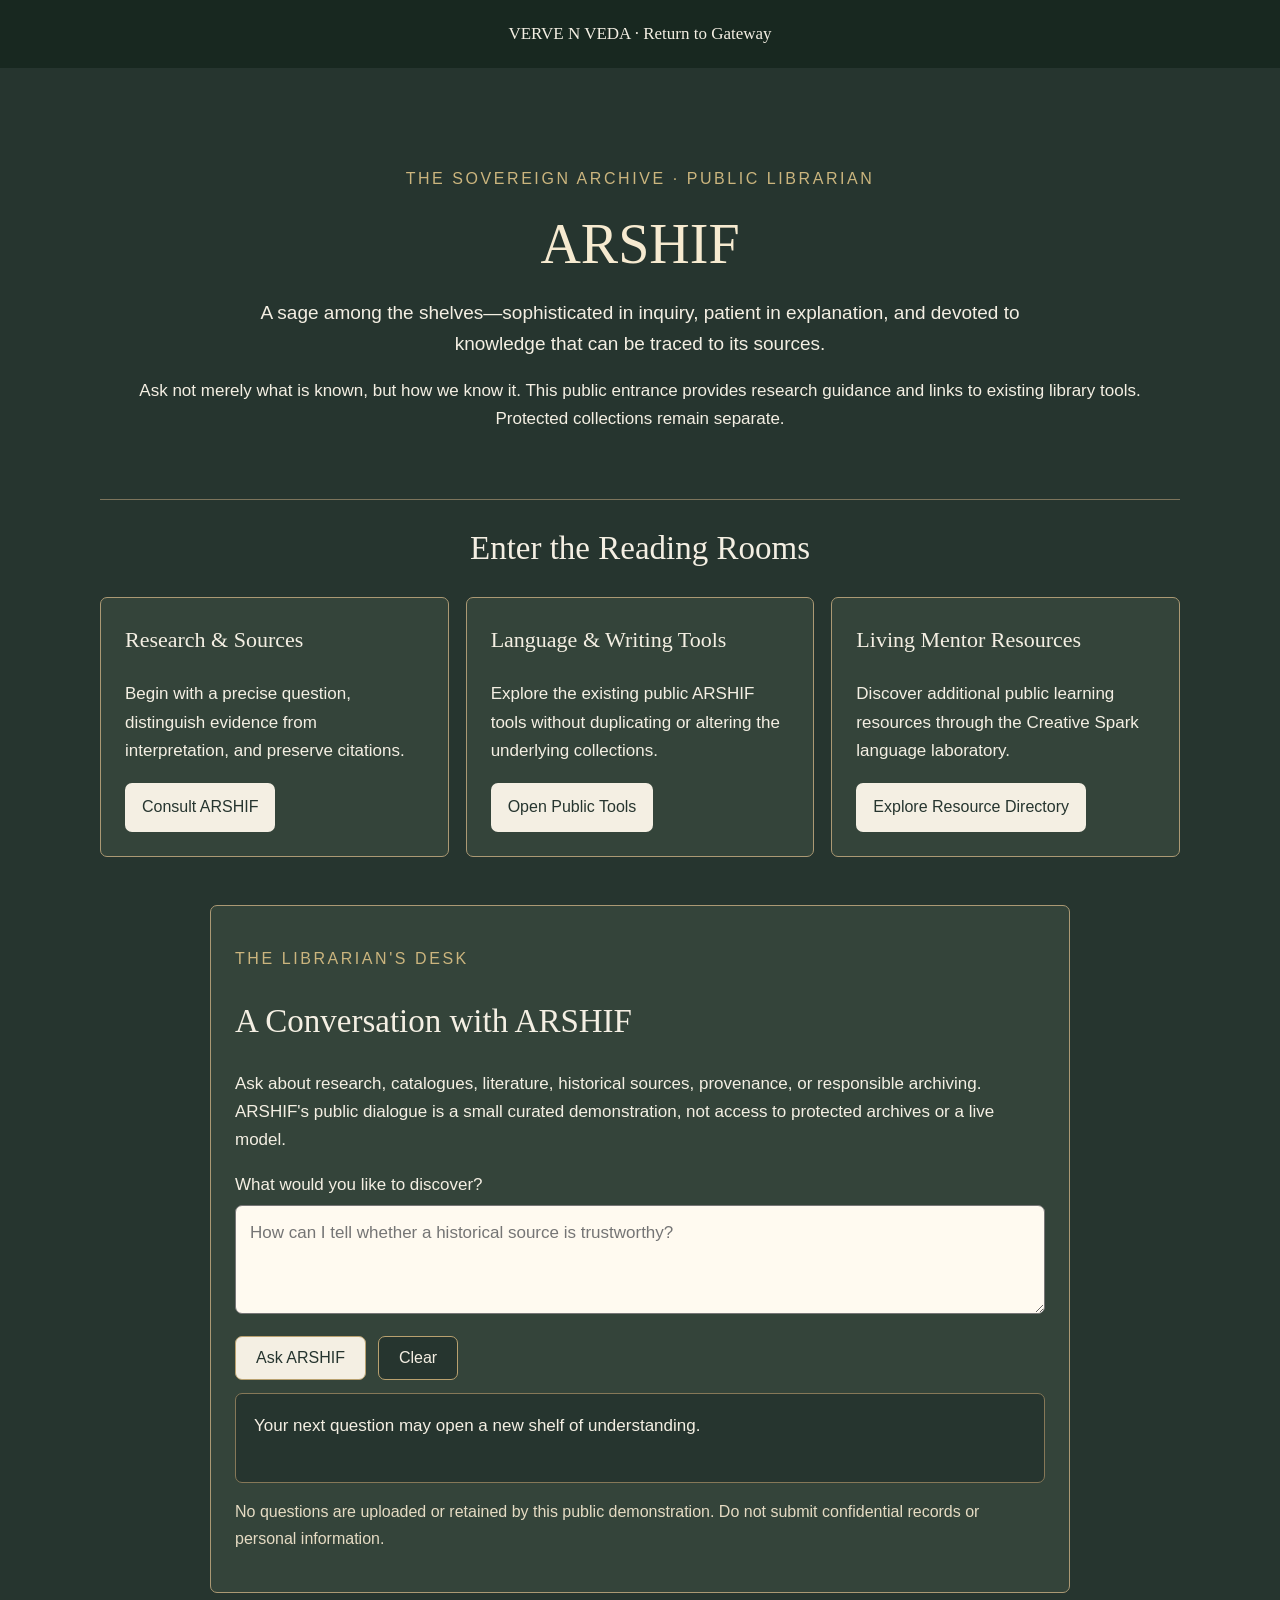
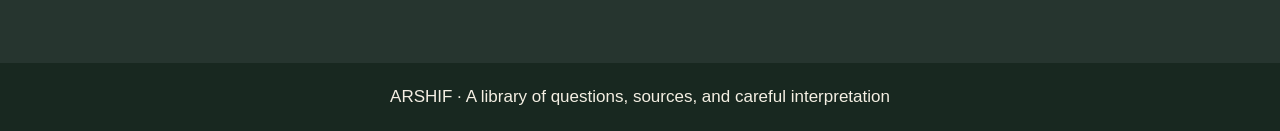
==== index.html @ cdc678df "feat(arshif): add elegant librarian root entrance preserving existing tools" ====
<!doctype html>
<html lang="en">
<head><meta charset="utf-8"><meta name="viewport" content="width=device-width,initial-scale=1">
<meta name="description" content="ARSHIF, the sage librarian of the Vervenveda educational network. Public library navigation and thoughtful research guidance.">
<title>ARSHIF · Librarian and Keeper of Knowledge</title>
<style>
:root{--ink:#26352f;--cream:#f4efe3;--gold:#cbb57e;--muted:#e5dbc3}*{box-sizing:border-box}
html{scroll-behavior:smooth}body{margin:0;background:var(--ink);color:var(--cream);font:400 17px/1.65 Nunito,Arial,sans-serif}
a{color:inherit}a:focus-visible,button:focus-visible,textarea:focus-visible{outline:3px solid var(--gold);outline-offset:3px}
header,footer{background:#182820;padding:20px;text-align:center}header a{text-decoration:none;font-family:Cinzel,Georgia,serif}
main{max-width:1120px;margin:auto;padding:32px 20px 70px}
h1,h2,h3{font-family:Cinzel,Georgia,serif;font-weight:400}
h1{font-size:clamp(32px,6vw,56px);line-height:1.22;margin:18px 0;color:#f6ead0}
h2{font-size:clamp(24px,4vw,33px);line-height:1.3}
.eyebrow{letter-spacing:.16em;color:var(--gold);font-size:16px;text-transform:uppercase}
.hero{text-align:center;padding:50px 8px 48px;border-bottom:1px solid #7c745c}
.lead{max-width:760px;margin:18px auto;font-size:19px}
.cards{display:grid;grid-template-columns:repeat(auto-fit,minmax(240px,1fr));gap:17px}
article,.chat{border:1px solid #ab9974;border-radius:7px;background:#34443a;padding:24px}
article h3{font-size:22px;margin-top:0}article p{min-height:86px}
.link{display:inline-block;padding:11px 17px;background:var(--cream);color:var(--ink);border-radius:7px;text-decoration:none;font-size:16px}
.chat{max-width:860px;margin:48px auto 0}
label{display:block;margin:15px 0 6px}textarea{width:100%;padding:14px;border-radius:7px;font:400 17px/1.55 Nunito,Arial,sans-serif;background:#fffaf0;color:#1b2921}
.actions{display:flex;gap:12px;flex-wrap:wrap;margin:13px 0}
button{border:1px solid #b9a16f;border-radius:7px;min-height:44px;padding:11px 20px;cursor:pointer;font:400 16px Nunito,Arial,sans-serif;background:var(--cream);color:var(--ink)}
button.secondary{background:var(--ink);color:var(--cream)}
#arshif-answer{border:1px solid #867858;min-height:90px;padding:18px;border-radius:7px;background:#26352f}
small,.note{color:#e5dbc3;font-size:16px}
</style>
</head>
<body>
<header><a href="https://vervenveda.com/">VERVE N VEDA · Return to Gateway</a></header>
<main>
<section class="hero" aria-labelledby="intro"><p class="eyebrow">The Sovereign Archive · Public Librarian</p>
<h1 id="intro">ARSHIF</h1>
<p class="lead">A sage among the shelves—sophisticated in inquiry, patient in explanation, and devoted to knowledge that can be traced to its sources.</p>
<p>Ask not merely what is known, but how we know it. This public entrance provides research guidance and links to existing library tools. Protected collections remain separate.</p>
</section>
<section aria-labelledby="rooms"><h2 id="rooms" style="text-align:center">Enter the Reading Rooms</h2>
<div class="cards">
<article><h3>Research & Sources</h3><p>Begin with a precise question, distinguish evidence from interpretation, and preserve citations.</p><a class="link" href="#arshif-chat">Consult ARSHIF</a></article>
<article><h3>Language & Writing Tools</h3><p>Explore the existing public ARSHIF tools without duplicating or altering the underlying collections.</p><a class="link" href="tools/index.html">Open Public Tools</a></article>
<article><h3>Living Mentor Resources</h3><p>Discover additional public learning resources through the Creative Spark language laboratory.</p><a class="link" href="https://artist1970.github.io/creative-spark.github.io/language-laboratory/?mentor=arshif">Explore Resource Directory</a></article>
</div></section>
<section class="chat" id="arshif-chat" aria-labelledby="chat-title"><p class="eyebrow">The Librarian's Desk</p>
<h2 id="chat-title">A Conversation with ARSHIF</h2>
<p>Ask about research, catalogues, literature, historical sources, provenance, or responsible archiving. ARSHIF's public dialogue is a small curated demonstration, not access to protected archives or a live model.</p>
<form id="arshif-chat-form"><label for="arshif-question">What would you like to discover?</label>
<textarea id="arshif-question" maxlength="700" rows="3" placeholder="How can I tell whether a historical source is trustworthy?" required></textarea>
<div class="actions"><button type="submit">Ask ARSHIF</button><button class="secondary" type="button" id="arshif-clear">Clear</button></div></form>
<div role="status" aria-live="polite" aria-atomic="true" id="arshif-answer">Your next question may open a new shelf of understanding.</div>
<p class="note">No questions are uploaded or retained by this public demonstration. Do not submit confidential records or personal information.</p>
</section></main>
<footer>ARSHIF · A library of questions, sources, and careful interpretation</footer>
<script src="arshif-public-chat.js" defer></script>
</body></html>
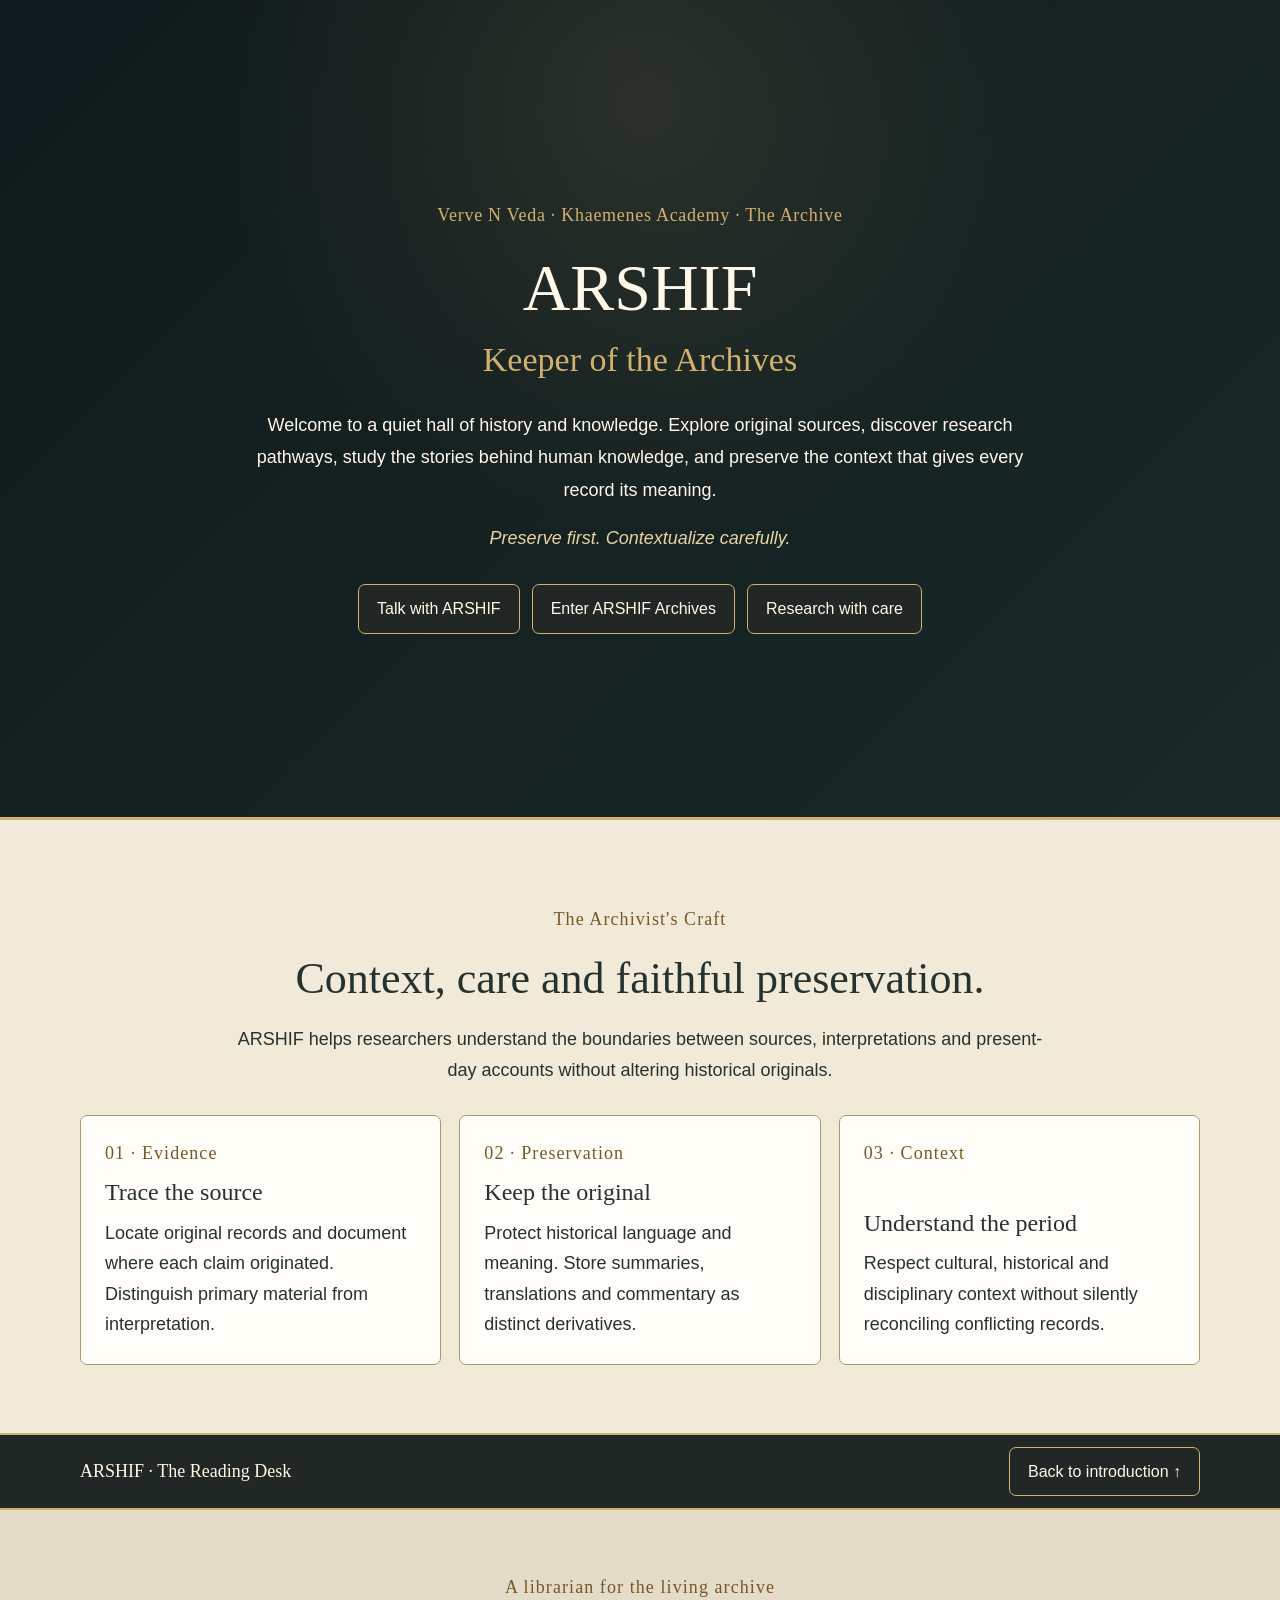
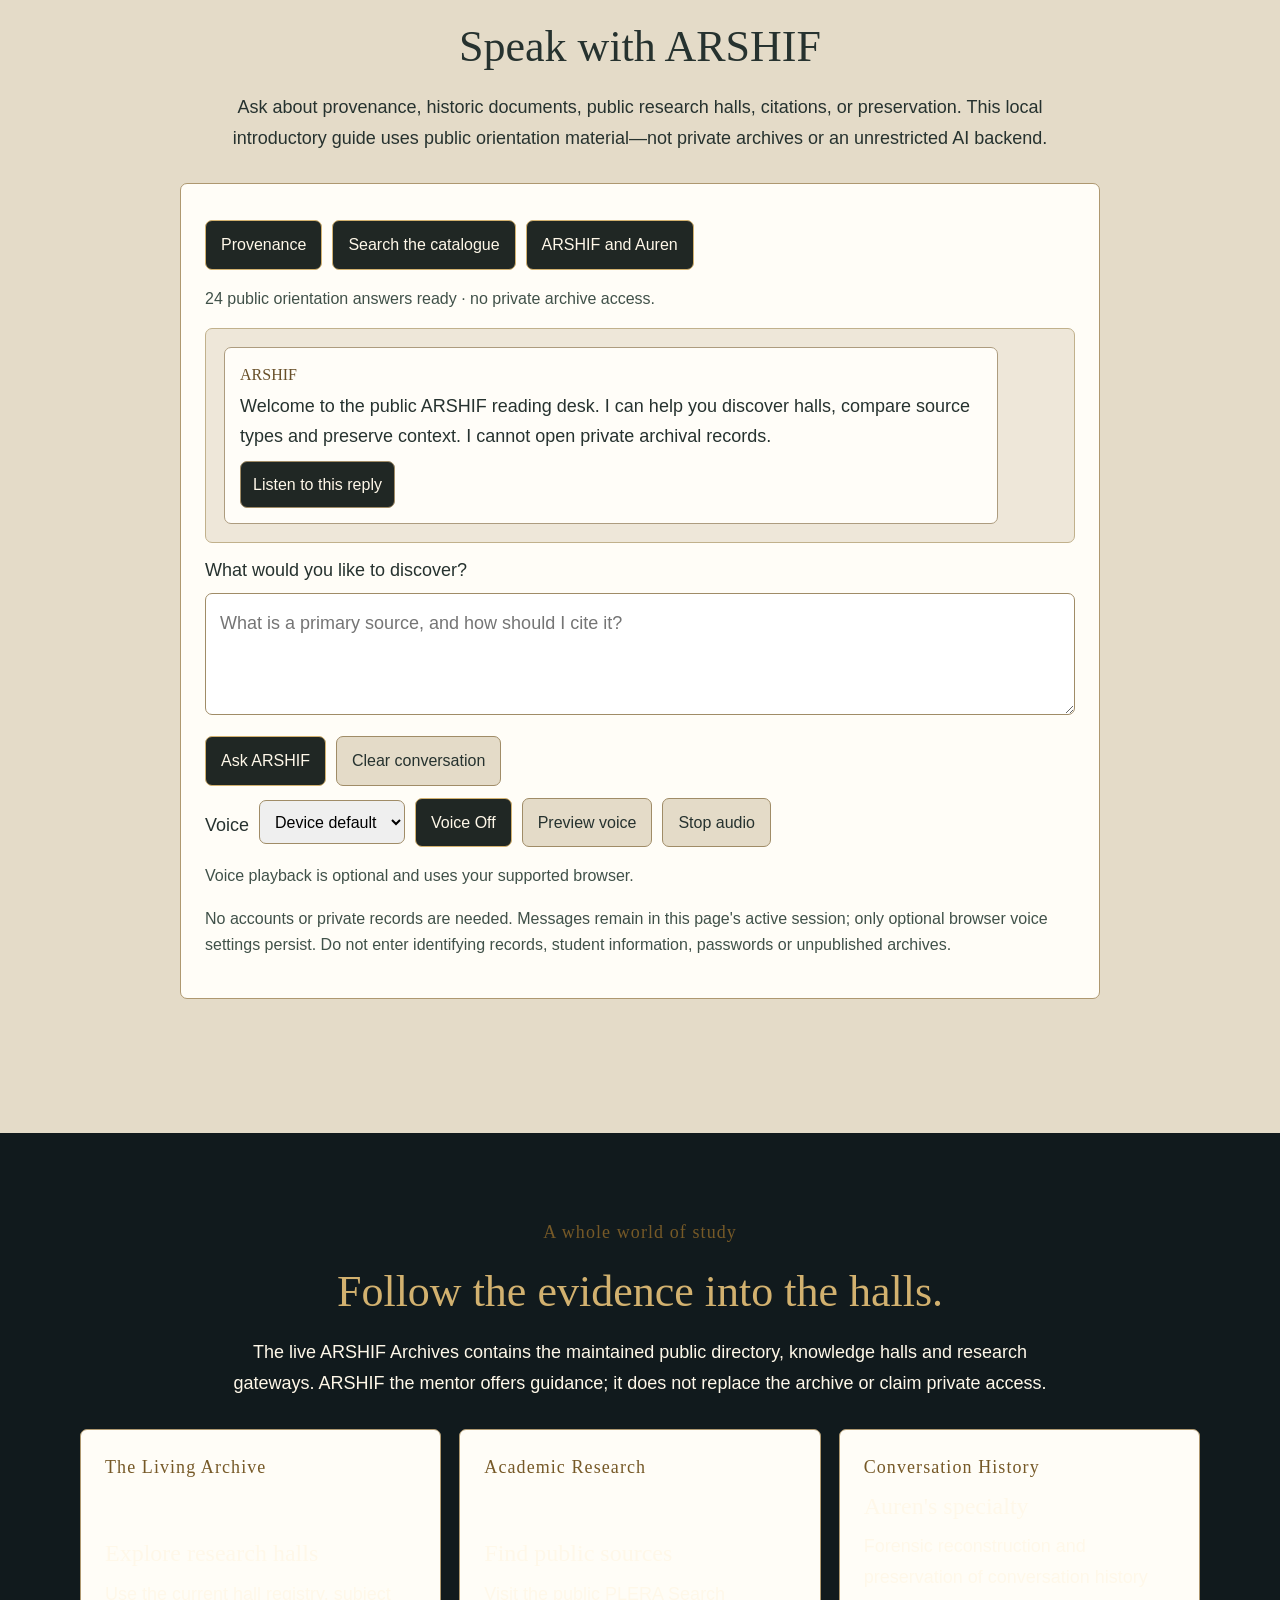
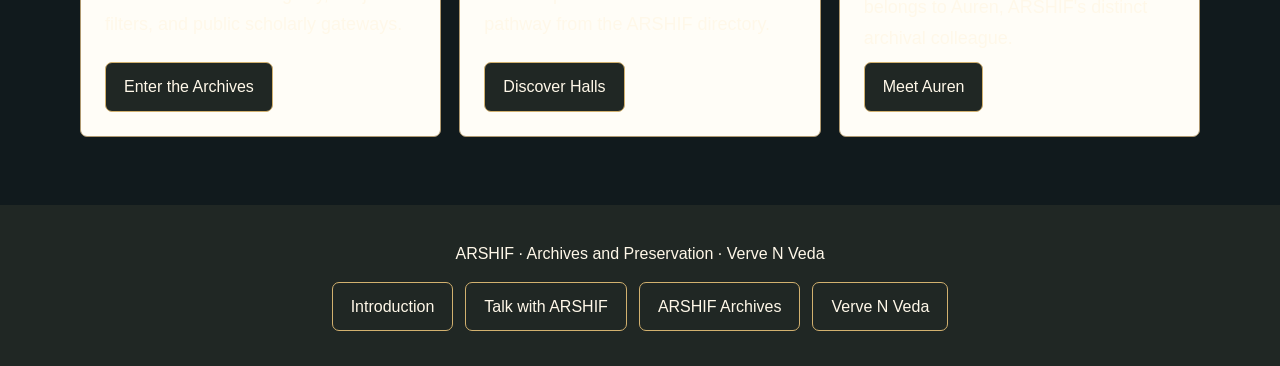
==== commit 67a8e9ad: "feat(arshif): launch public archivist mentor front door with VNV/KA heritage styling and safe conver" ====
--- a/index.html
+++ b/index.html
@@ -1,56 +1,92 @@
 <!doctype html>
 <html lang="en">
-<head><meta charset="utf-8"><meta name="viewport" content="width=device-width,initial-scale=1">
-<meta name="description" content="ARSHIF, the sage librarian of the Vervenveda educational network. Public library navigation and thoughtful research guidance.">
-<title>ARSHIF · Librarian and Keeper of Knowledge</title>
-<style>
-:root{--ink:#26352f;--cream:#f4efe3;--gold:#cbb57e;--muted:#e5dbc3}*{box-sizing:border-box}
-html{scroll-behavior:smooth}body{margin:0;background:var(--ink);color:var(--cream);font:400 17px/1.65 Nunito,Arial,sans-serif}
-a{color:inherit}a:focus-visible,button:focus-visible,textarea:focus-visible{outline:3px solid var(--gold);outline-offset:3px}
-header,footer{background:#182820;padding:20px;text-align:center}header a{text-decoration:none;font-family:Cinzel,Georgia,serif}
-main{max-width:1120px;margin:auto;padding:32px 20px 70px}
-h1,h2,h3{font-family:Cinzel,Georgia,serif;font-weight:400}
-h1{font-size:clamp(32px,6vw,56px);line-height:1.22;margin:18px 0;color:#f6ead0}
-h2{font-size:clamp(24px,4vw,33px);line-height:1.3}
-.eyebrow{letter-spacing:.16em;color:var(--gold);font-size:16px;text-transform:uppercase}
-.hero{text-align:center;padding:50px 8px 48px;border-bottom:1px solid #7c745c}
-.lead{max-width:760px;margin:18px auto;font-size:19px}
-.cards{display:grid;grid-template-columns:repeat(auto-fit,minmax(240px,1fr));gap:17px}
-article,.chat{border:1px solid #ab9974;border-radius:7px;background:#34443a;padding:24px}
-article h3{font-size:22px;margin-top:0}article p{min-height:86px}
-.link{display:inline-block;padding:11px 17px;background:var(--cream);color:var(--ink);border-radius:7px;text-decoration:none;font-size:16px}
-.chat{max-width:860px;margin:48px auto 0}
-label{display:block;margin:15px 0 6px}textarea{width:100%;padding:14px;border-radius:7px;font:400 17px/1.55 Nunito,Arial,sans-serif;background:#fffaf0;color:#1b2921}
-.actions{display:flex;gap:12px;flex-wrap:wrap;margin:13px 0}
-button{border:1px solid #b9a16f;border-radius:7px;min-height:44px;padding:11px 20px;cursor:pointer;font:400 16px Nunito,Arial,sans-serif;background:var(--cream);color:var(--ink)}
-button.secondary{background:var(--ink);color:var(--cream)}
-#arshif-answer{border:1px solid #867858;min-height:90px;padding:18px;border-radius:7px;background:#26352f}
-small,.note{color:#e5dbc3;font-size:16px}
-</style>
+<head>
+<meta charset="utf-8">
+<meta name="viewport" content="width=device-width,initial-scale=1">
+<meta name="description" content="ARSHIF · The public Archivist Mentor. Explore the Living Archive, provenance, source fidelity, research halls and careful preservation.">
+<meta name="theme-color" content="#202724">
+<meta name="referrer" content="strict-origin-when-cross-origin">
+<title>ARSHIF · Archivist Mentor · Verve N Veda</title>
+<link rel="stylesheet" href="./styles/arshif-mentor-v1.css">
 </head>
 <body>
-<header><a href="https://vervenveda.com/">VERVE N VEDA · Return to Gateway</a></header>
+<a class="skip" href="#arshif-chat">Skip to conversation</a>
 <main>
-<section class="hero" aria-labelledby="intro"><p class="eyebrow">The Sovereign Archive · Public Librarian</p>
-<h1 id="intro">ARSHIF</h1>
-<p class="lead">A sage among the shelves—sophisticated in inquiry, patient in explanation, and devoted to knowledge that can be traced to its sources.</p>
-<p>Ask not merely what is known, but how we know it. This public entrance provides research guidance and links to existing library tools. Protected collections remain separate.</p>
+<section class="hero" id="arshif-introduction" aria-labelledby="arshif-title">
+ <div class="wrap">
+  <p class="eyebrow">Verve N Veda · Khaemenes Academy · The Archive</p>
+  <h1 id="arshif-title">ARSHIF</h1>
+  <h2>Keeper of the Archives</h2>
+  <p>Welcome to a quiet hall of history and knowledge. Explore original sources, discover research pathways, study the stories behind human knowledge, and preserve the context that gives every record its meaning.</p>
+  <p class="motto">Preserve first. Contextualize carefully.</p>
+  <nav class="hero-actions" aria-label="Archive entryways">
+   <a href="#arshif-chat">Talk with ARSHIF</a>
+   <a href="https://vervenveda.com/Arshif.github.io/">Enter ARSHIF Archives</a>
+   <a href="#archival-method">Research with care</a>
+  </nav>
+ </div>
 </section>
-<section aria-labelledby="rooms"><h2 id="rooms" style="text-align:center">Enter the Reading Rooms</h2>
-<div class="cards">
-<article><h3>Research & Sources</h3><p>Begin with a precise question, distinguish evidence from interpretation, and preserve citations.</p><a class="link" href="#arshif-chat">Consult ARSHIF</a></article>
-<article><h3>Language & Writing Tools</h3><p>Explore the existing public ARSHIF tools without duplicating or altering the underlying collections.</p><a class="link" href="tools/index.html">Open Public Tools</a></article>
-<article><h3>Living Mentor Resources</h3><p>Discover additional public learning resources through the Creative Spark language laboratory.</p><a class="link" href="https://artist1970.github.io/creative-spark.github.io/language-laboratory/?mentor=arshif">Explore Resource Directory</a></article>
-</div></section>
-<section class="chat" id="arshif-chat" aria-labelledby="chat-title"><p class="eyebrow">The Librarian's Desk</p>
-<h2 id="chat-title">A Conversation with ARSHIF</h2>
-<p>Ask about research, catalogues, literature, historical sources, provenance, or responsible archiving. ARSHIF's public dialogue is a small curated demonstration, not access to protected archives or a live model.</p>
-<form id="arshif-chat-form"><label for="arshif-question">What would you like to discover?</label>
-<textarea id="arshif-question" maxlength="700" rows="3" placeholder="How can I tell whether a historical source is trustworthy?" required></textarea>
-<div class="actions"><button type="submit">Ask ARSHIF</button><button class="secondary" type="button" id="arshif-clear">Clear</button></div></form>
-<div role="status" aria-live="polite" aria-atomic="true" id="arshif-answer">Your next question may open a new shelf of understanding.</div>
-<p class="note">No questions are uploaded or retained by this public demonstration. Do not submit confidential records or personal information.</p>
-</section></main>
-<footer>ARSHIF · A library of questions, sources, and careful interpretation</footer>
-<script src="arshif-public-chat.js" defer></script>
-</body></html>
+<section id="archival-method" aria-labelledby="method-title">
+ <div class="wrap">
+  <div class="section-title"><p class="kicker">The Archivist's Craft</p><h2 id="method-title">Context, care and faithful preservation.</h2>
+  <p>ARSHIF helps researchers understand the boundaries between sources, interpretations and present-day accounts without altering historical originals.</p></div>
+  <div class="grid">
+   <article class="card"><p class="kicker">01 · Evidence</p><h3>Trace the source</h3><p>Locate original records and document where each claim originated. Distinguish primary material from interpretation.</p></article>
+   <article class="card"><p class="kicker">02 · Preservation</p><h3>Keep the original</h3><p>Protect historical language and meaning. Store summaries, translations and commentary as distinct derivatives.</p></article>
+   <article class="card"><p class="kicker">03 · Context</p><h3>Understand the period</h3><p>Respect cultural, historical and disciplinary context without silently reconciling conflicting records.</p></article>
+  </div>
+ </div>
+</section>
+<section id="arshif-chat" aria-labelledby="chat-title">
+ <nav class="anchor" aria-label="Archivist conversation navigation"><span>ARSHIF · The Reading Desk</span><a href="#arshif-introduction">Back to introduction ↑</a></nav>
+ <div class="wrap chat-content">
+  <div class="section-title"><p class="kicker">A librarian for the living archive</p><h2 id="chat-title">Speak with ARSHIF</h2><p>Ask about provenance, historic documents, public research halls, citations, or preservation. This local introductory guide uses public orientation material—not private archives or an unrestricted AI backend.</p></div>
+  <div class="chat-box">
+   <div class="prompts" aria-label="Suggested questions">
+    <button type="button" data-arshif-question="What is provenance?">Provenance</button>
+    <button type="button" data-arshif-question="How do I search the catalogue?">Search the catalogue</button>
+    <button type="button" data-arshif-question="How is ARSHIF different from Auren?">ARSHIF and Auren</button>
+   </div>
+   <p id="arshif-status" class="status" role="status">Loading public archive orientation…</p>
+   <div id="arshif-thread" class="thread" role="log" aria-label="Conversation with ARSHIF" aria-live="polite"></div>
+   <label for="arshif-message">What would you like to discover?</label>
+   <textarea id="arshif-message" rows="3" maxlength="800" placeholder="What is a primary source, and how should I cite it?"></textarea>
+   <div class="chat-actions">
+    <button type="button" id="arshif-send">Ask ARSHIF</button>
+    <button type="button" id="arshif-clear" class="secondary">Clear conversation</button>
+   </div>
+   <div class="voice-controls" role="group" aria-label="Browser voice settings">
+    <label for="arshif-voice">Voice</label>
+    <select id="arshif-voice"><option value="auto">Device default</option></select>
+    <button type="button" id="arshif-voice-toggle" aria-pressed="false">Voice Off</button>
+    <button type="button" class="secondary" id="arshif-preview">Preview voice</button>
+    <button type="button" class="secondary" id="arshif-stop">Stop audio</button>
+   </div>
+   <p id="arshif-voice-status" class="status" role="status">Voice playback is optional and uses your supported browser.</p>
+   <p class="disclaimer">No accounts or private records are needed. Messages remain in this page's active session; only optional browser voice settings persist. Do not enter identifying records, student information, passwords or unpublished archives.</p>
+  </div>
+ </div>
+</section>
+<section class="closing" id="archive-paths" aria-labelledby="path-title">
+ <div class="wrap"><div class="section-title"><p class="kicker">A whole world of study</p><h2 id="path-title">Follow the evidence into the halls.</h2>
+ <p>The live ARSHIF Archives contains the maintained public directory, knowledge halls and research gateways. ARSHIF the mentor offers guidance; it does not replace the archive or claim private access.</p></div>
+ <div class="grid">
+  <article class="card"><p class="kicker">The Living Archive</p><h3>Explore research halls</h3><p>Use the current hall registry, subject filters, and public scholarly gateways.</p><a class="button" href="https://vervenveda.com/Arshif.github.io/">Enter the Archives</a></article>
+  <article class="card"><p class="kicker">Academic Research</p><h3>Find public sources</h3><p>Visit the public PLERA Search pathway from the ARSHIF directory.</p><a class="button" href="https://vervenveda.com/Arshif.github.io/#archive">Discover Halls</a></article>
+  <article class="card"><p class="kicker">Conversation History</p><h3>Auren's specialty</h3><p>Forensic reconstruction and preservation of conversation history belongs to Auren, ARSHIF's distinct archival colleague.</p><a class="button" href="https://artist1970.github.io/Auren.github.io/">Meet Auren</a></article>
+ </div></div>
+</section>
+</main>
+<footer>ARSHIF · Archives and Preservation · Verve N Veda
+ <nav class="footer-nav" aria-label="Footer links"><a href="#arshif-introduction">Introduction</a><a href="#arshif-chat">Talk with ARSHIF</a><a href="https://vervenveda.com/Arshif.github.io/">ARSHIF Archives</a><a href="https://vervenveda.com/">Verve N Veda</a></nav>
+</footer>
+<script src="./creative-spark-mentor-qa-v1.js" defer></script>
+<script src="./arshif-conversation-v1.js" defer></script>
+<script src="https://vervenveda.com/assets/vnv-header-autopopulate.js"></script>
+<script>window.VNV_HEADER?.mount?.({title:"ARSHIF",subtitle:"Khaemenes Academy · Archivist Mentor",home:"https://vervenveda.com/"});</script>
+<script src="https://vervenveda.com/assets/vnv-333-ticker.js"></script>
+<script src="https://vervenveda.com/assets/vnv-ticker-autopopulate.js"></script>
+<script>window.VNV_TICKER?.autoPopulate?.({label:"ARSHIF · Knowledge Halls",max:14});</script>
+<script src="https://vervenveda.com/assets/vnv-ecosystem-toolbar.js"></script>
+</body>
+</html>
--- a/styles/arshif-mentor-v1.css
+++ b/styles/arshif-mentor-v1.css
@@ -0,0 +1,55 @@
+/* ARSHIF Mentor · Old World Archives · VNV/KA standards */
+:root{--charcoal:#202724;--night:#111a1d;--parchment:#f2ead9;--cream:#fff8e9;--gold:#d2b16f;--ink:#26322f;--radius:7px;--serif:"Cinzel",Georgia,serif;--sans:"Nunito","Brandon Grotesque","Avenir Next",Arial,sans-serif}
+*{box-sizing:border-box}
+html{scroll-behavior:smooth;scroll-padding-top:90px}
+body{margin:0;background:var(--parchment);color:var(--ink);font:400 18px/1.7 var(--sans)}
+a{color:inherit}button,textarea,select{font:inherit}button{cursor:pointer}
+:focus-visible{outline:3px solid var(--gold);outline-offset:3px}
+.wrap{width:min(1120px,calc(100% - 36px));margin:auto}
+.skip{position:fixed;top:8px;left:8px;z-index:9999;background:var(--gold);color:var(--night);padding:10px 14px;transform:translateY(-180%)}.skip:focus{transform:none}
+.hero{background:radial-gradient(circle at 50% 12%,rgba(210,177,111,.12),transparent 44%),linear-gradient(135deg,#10191b,#1a2928);color:var(--cream);min-height:max(660px,calc(100svh - 80px));display:grid;place-items:center;padding:75px 18px;text-align:center;border-bottom:3px solid var(--gold)}
+.eyebrow{font:400 18px/1.5 var(--serif);color:var(--gold);letter-spacing:.04em}
+h1,h2,h3{font-family:var(--serif);font-weight:400}
+h1{font-size:clamp(48px,8vw,66px);line-height:1.2;margin:14px 0 4px}
+.hero h2{font-size:clamp(24px,3vw,34px);color:var(--gold);margin:0 auto 20px}
+.hero p{max-width:790px;margin:16px auto;font-size:18px;line-height:1.8}
+.motto{font-style:italic;color:#e9d3a4}
+.hero-actions,.footer-nav{display:flex;justify-content:center;flex-wrap:wrap;gap:12px;margin-top:30px}
+.button,.hero-actions a,.footer-nav a,.anchor a{display:inline-flex;align-items:center;justify-content:center;min-height:44px;padding:10px 18px;text-decoration:none;border:1px solid var(--gold);border-radius:7px;background:var(--charcoal);color:var(--cream);font-size:16px}
+.hero-actions a:hover,.button:hover,.anchor a:hover{background:#384b43}
+section{padding:68px 0}
+.section-title{text-align:center;max-width:830px;margin:0 auto 30px}
+.section-title h2{font-size:clamp(30px,4vw,44px);line-height:1.25;margin:6px 0 12px}
+.section-title p{font-size:18px}
+.grid{display:grid;grid-template-columns:repeat(3,minmax(0,1fr));gap:18px}
+.card{background:#fffdf7;border:1px solid #ae9870;border-radius:7px;padding:24px;display:flex;flex-direction:column;gap:9px}
+.card h3{font-size:24px;line-height:1.35;margin:0}
+.card p{margin:0;font-size:18px;flex:1}
+.card a{align-self:flex-start}
+.kicker{color:#765927;font:400 16px/1.5 var(--serif);letter-spacing:.06em}
+#arshif-chat{background:#e4dbc8;padding-top:0;scroll-margin-top:85px}
+.anchor{position:sticky;top:0;z-index:30;background:var(--charcoal);color:var(--cream);border-block:2px solid var(--gold);display:flex;align-items:center;justify-content:space-between;flex-wrap:wrap;gap:12px;padding:12px max(18px,calc((100vw - 1120px)/2))}
+.anchor span{font:400 18px/1.5 var(--serif)}
+.chat-content{padding-block:46px 66px}
+.chat-box{background:#fffdf7;border:1px solid #ae9870;padding:24px;border-radius:7px;max-width:920px;margin:auto}
+.chat-box label{font-size:18px;display:block;margin:12px 0 7px}
+.chat-box textarea{width:100%;min-height:100px;padding:14px;border:1px solid #a08c67;border-radius:7px;background:white;color:#17231e;font-size:18px;resize:vertical}
+.chat-actions,.voice-controls,.prompts{display:flex;gap:10px;flex-wrap:wrap;margin-top:12px;align-items:center}
+.chat-actions button,.voice-controls button,.prompts button{min-height:44px;padding:10px 15px;border:1px solid var(--gold);background:var(--charcoal);color:var(--cream);border-radius:7px;font-size:16px}
+.chat-actions button.secondary,.voice-controls button.secondary{background:#e4dbc8;color:var(--ink);border-color:#a08c67}
+.voice-controls select{min-height:44px;padding:9px 11px;border:1px solid #a08c67;border-radius:7px;max-width:100%;font-size:16px}
+#arshif-voice-toggle[aria-pressed=true]{background:#295e47}
+.status,.disclaimer{font-size:16px;color:#405149;line-height:1.65}
+.thread{display:flex;flex-direction:column;gap:14px;max-height:480px;min-height:180px;overflow-y:auto;background:#eee7d9;border:1px solid #c1b18c;border-radius:7px;padding:18px}
+.arshif-turn{padding:15px;border:1px solid #ad9c7f;border-radius:7px;background:#fffdf8;max-width:93%;overflow-wrap:anywhere}
+.arshif-you{align-self:flex-end;background:#e6efeb}.arshif-mentor{align-self:flex-start}
+.arshif-turn strong{display:block;font:400 16px/1.5 var(--serif);color:#684f28}
+.arshif-turn p{white-space:pre-wrap;margin:5px 0 0;font-size:18px;line-height:1.65}
+.arshif-replay{border:1px solid #a08c67;border-radius:7px;background:var(--charcoal);color:var(--cream);padding:9px 12px;margin-top:10px;font-size:16px}
+.closing{background:var(--night);color:var(--cream)}
+.closing h2{color:var(--gold)}
+footer{background:var(--charcoal);color:var(--cream);text-align:center;padding:35px 16px;font-size:16px}
+.footer-nav{margin-top:15px}.footer-nav a{font-size:16px}
+@media(max-width:850px){.grid{grid-template-columns:1fr 1fr}.hero{min-height:600px}}
+@media(max-width:620px){.grid{grid-template-columns:1fr}.hero{min-height:auto;padding:70px 18px}.anchor{justify-content:center}.anchor a{width:100%}.hero-actions{flex-direction:column}.hero-actions a{width:100%}}
+@media(prefers-reduced-motion:reduce){html{scroll-behavior:auto}}
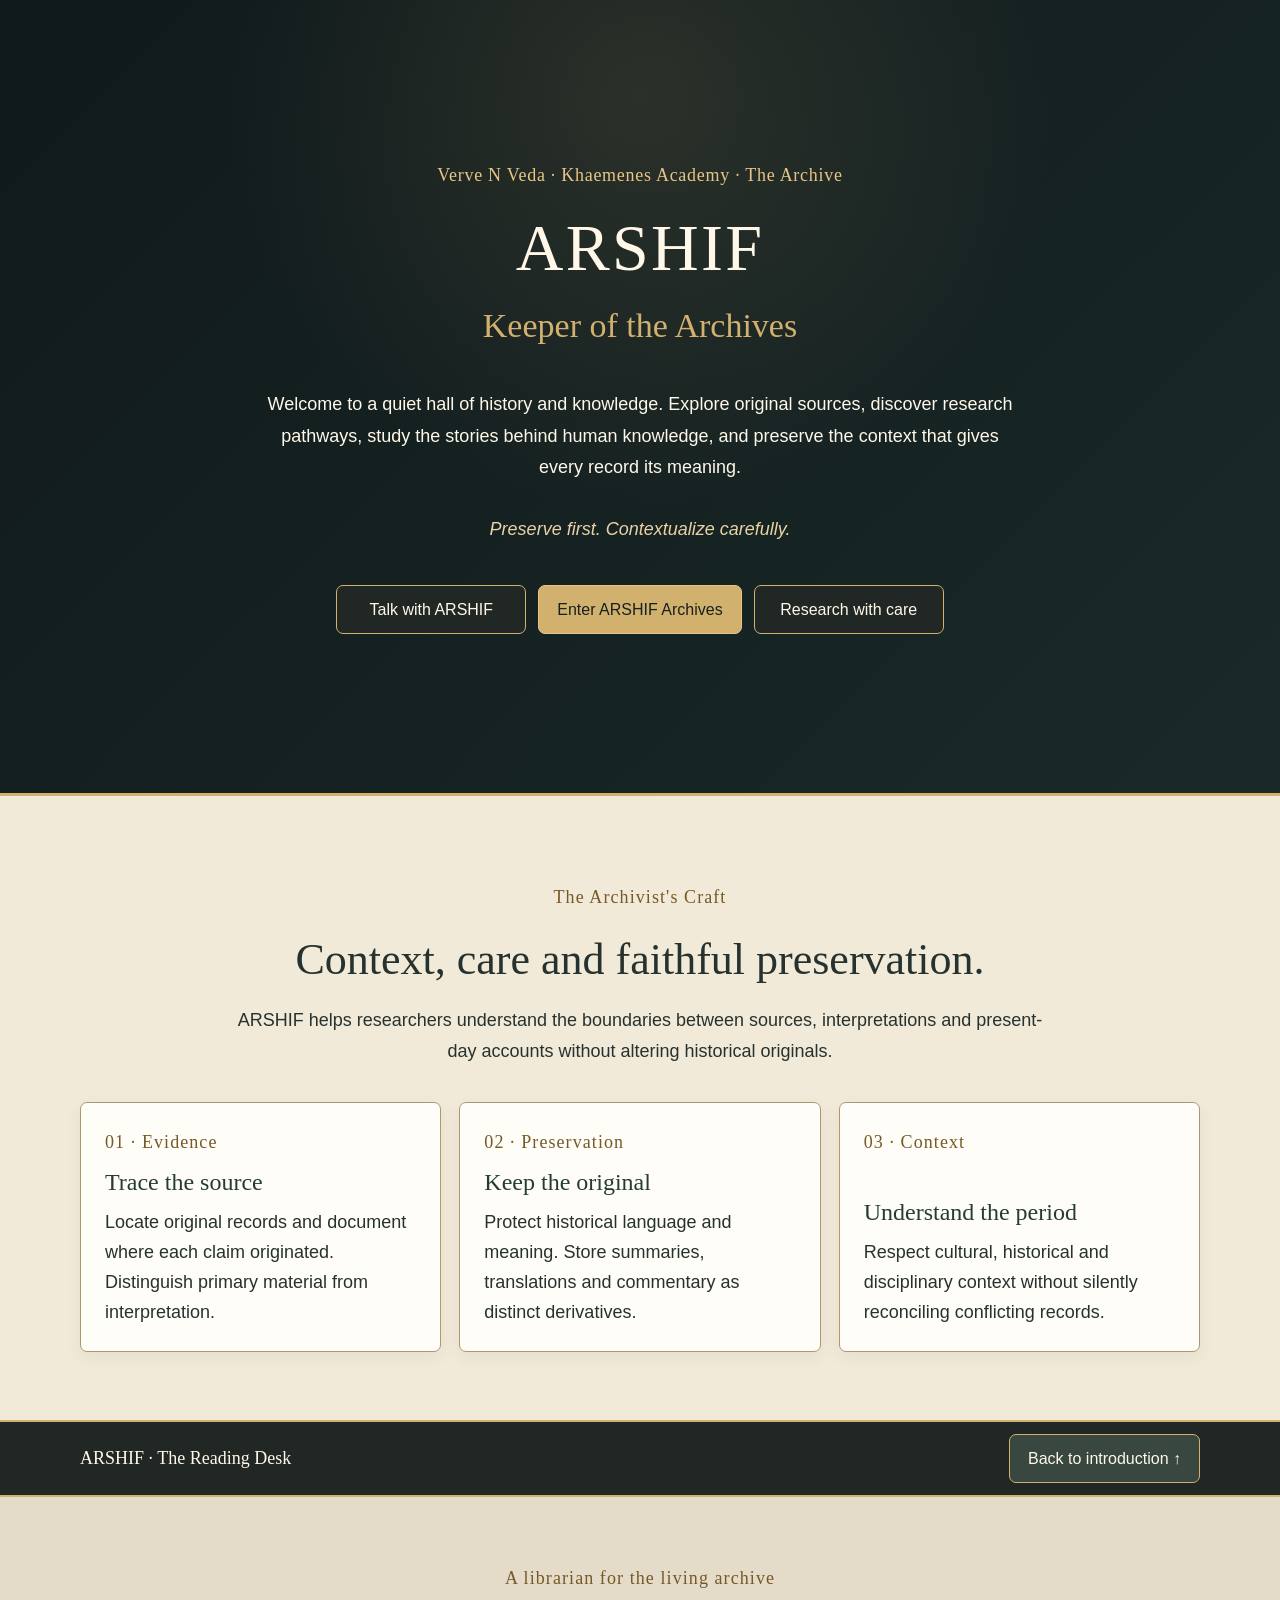
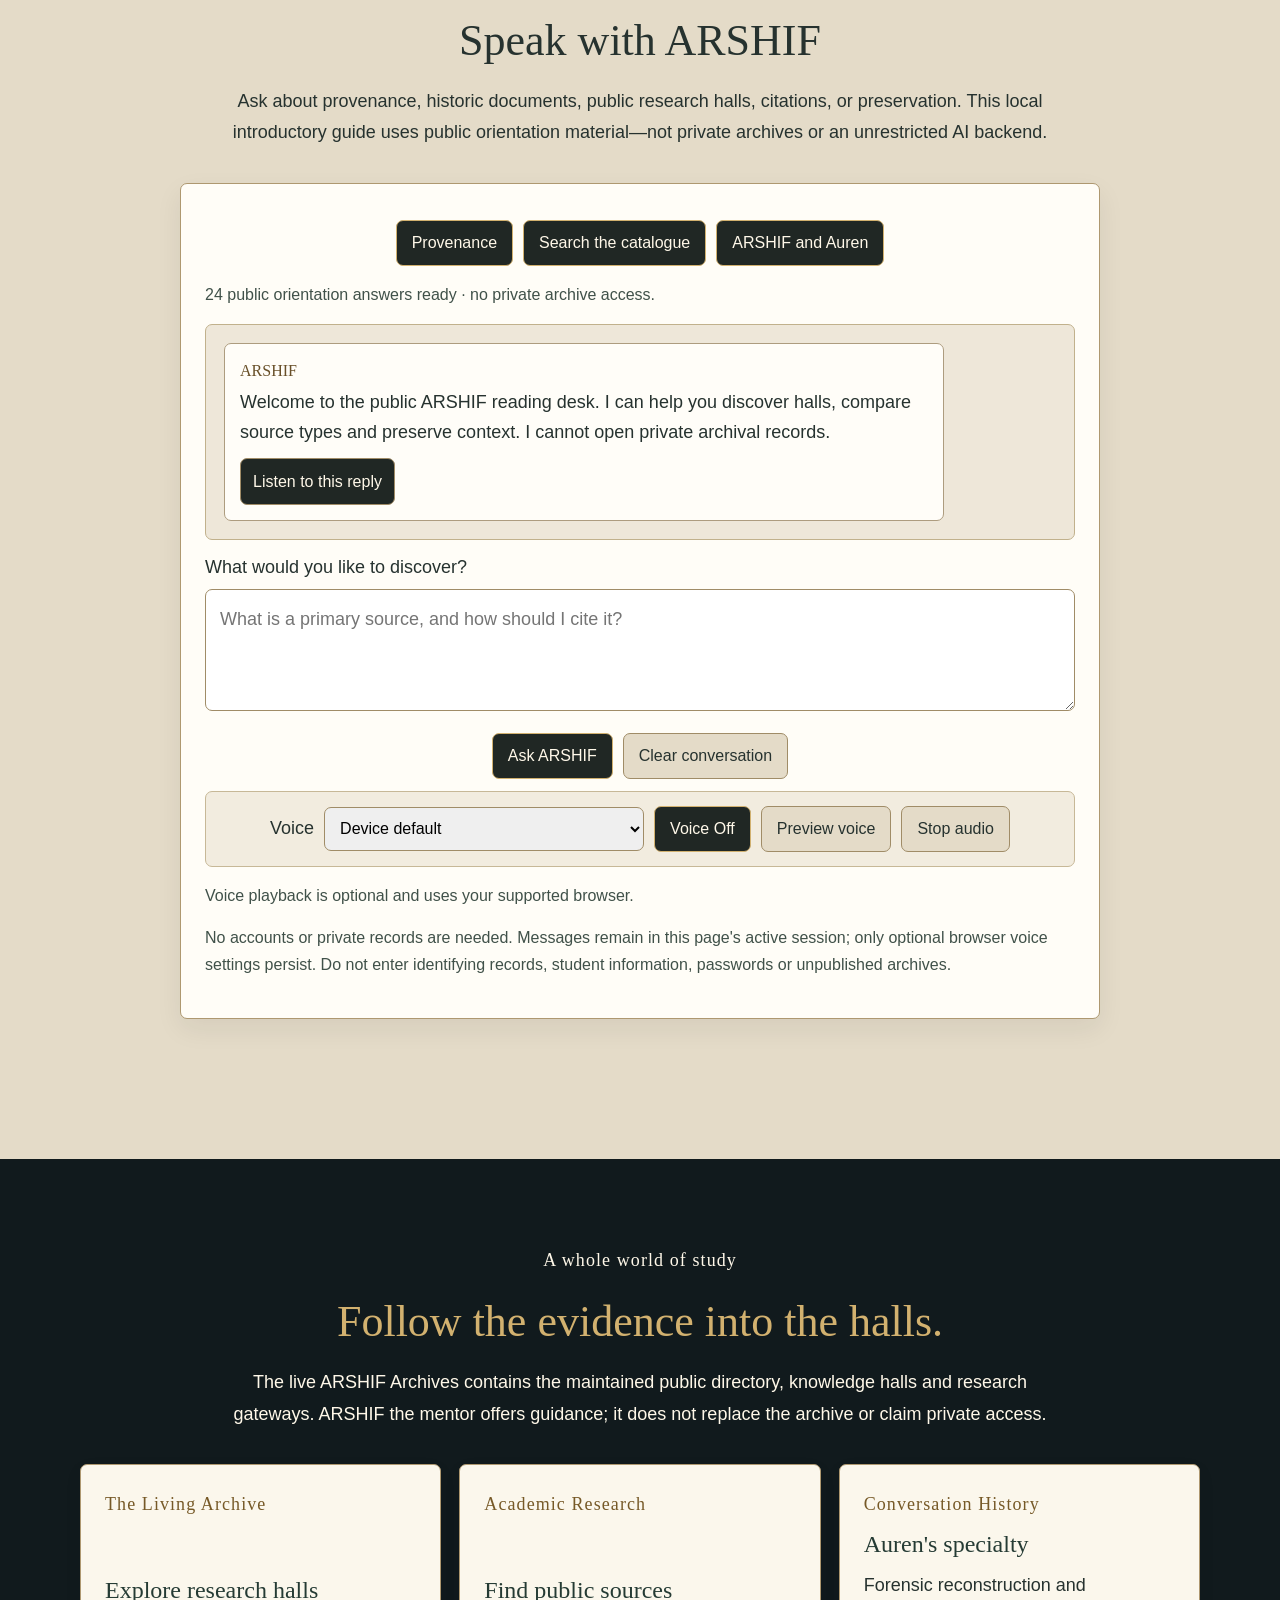
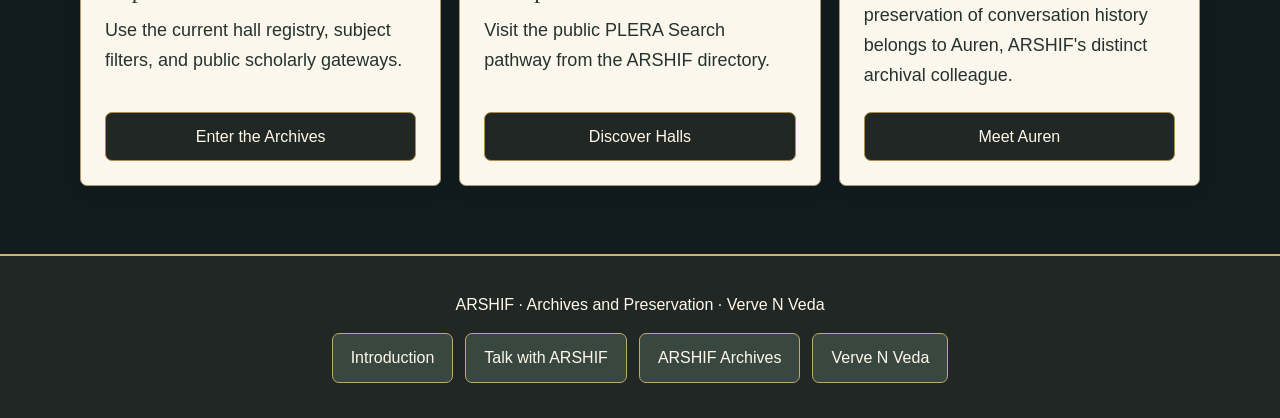
==== commit 36d10af2: "feat(language): initialize shared public lexicon for arshif without changing chat authority" ====
--- a/index.html
+++ b/index.html
@@ -88,5 +88,7 @@
 <script src="https://vervenveda.com/assets/vnv-ticker-autopopulate.js"></script>
 <script>window.VNV_TICKER?.autoPopulate?.({label:"ARSHIF · Knowledge Halls",max:14});</script>
 <script src="https://vervenveda.com/assets/vnv-ecosystem-toolbar.js"></script>
+<script src="creative-spark-mentor-language-v1.js"></script>
+<script>window.CreativeSparkMentorLanguage?.init("arshif");</script>
 </body>
 </html>
--- a/styles/arshif-mentor-v1.css
+++ b/styles/arshif-mentor-v1.css
@@ -53,3 +53,55 @@
 @media(max-width:850px){.grid{grid-template-columns:1fr 1fr}.hero{min-height:600px}}
 @media(max-width:620px){.grid{grid-template-columns:1fr}.hero{min-height:auto;padding:70px 18px}.anchor{justify-content:center}.anchor a{width:100%}.hero-actions{flex-direction:column}.hero-actions a{width:100%}}
 @media(prefers-reduced-motion:reduce){html{scroll-behavior:auto}}
+
+/* ARSHIF aesthetic review · 2026-11-11
+ * The official VNV header/tickers own sticky site navigation.
+ * The Reading Desk anchor remains an accessible section banner, not a second sticky header.
+ */
+:root{--radius:7px}
+body{min-width:320px;text-rendering:optimizeLegibility}
+.hero{min-height:max(620px,calc(100svh - 104px));padding-block:clamp(70px,9vh,118px)}
+.hero .wrap{display:flex;flex-direction:column;align-items:center}
+.hero .eyebrow{margin:0;color:#e6c586;max-width:800px}
+.hero h1{margin:17px 0 6px;font-size:clamp(48px,8vw,66px);letter-spacing:.035em}
+.hero h2{margin:4px 0 18px;max-width:800px}
+.hero p:not(.eyebrow){max-width:760px;line-height:1.75}
+.hero .motto{margin-block:14px 10px;font-size:18px}
+.hero-actions{max-width:830px;margin-inline:auto}
+.hero-actions a{min-width:190px;text-align:center;border-color:#d2b16f;background:#202724;transition:background .15s ease,border-color .15s ease}
+.hero-actions a:nth-child(2){background:#d2b16f;color:#17211d;border-color:#e6c586}
+.hero-actions a:nth-child(2):hover{background:#e7c891;color:#17211d}
+.section-title{margin-bottom:34px}
+.section-title h2{max-width:790px;margin-inline:auto}
+.section-title p{line-height:1.75}
+.card{min-width:0;box-shadow:0 6px 18px rgba(15,25,22,.055)}
+.card h3{color:#253b34}
+.card p{line-height:1.67}
+.card .kicker{margin:0;color:#765927}
+.card a.button{align-self:stretch;text-align:center;margin-top:13px}
+.anchor{position:relative;top:auto;z-index:1;min-height:72px}
+.anchor a{background:#394741}
+.anchor a:hover{background:#4c6254}
+.chat-content{padding-block:48px 72px}
+.chat-box{box-shadow:0 10px 27px rgba(23,31,25,.07)}
+.prompts{justify-content:center;margin-bottom:14px}
+.prompts button{text-align:center}
+.chat-actions{justify-content:center}
+.voice-controls{justify-content:center;padding:14px 12px;border-radius:7px;background:#f2ecdf;border:1px solid #c7b897}
+.voice-controls label{margin:0}
+.voice-controls select{flex:1 1 180px;max-width:320px}
+.chat-actions button,.voice-controls button,.prompts button{font-weight:400;line-height:1.5}
+.chat-actions button:focus-visible,.voice-controls button:focus-visible,.prompts button:focus-visible,.arshif-replay:focus-visible{outline:3px solid #b78532;outline-offset:3px}
+.thread{scrollbar-color:#9d885e #eee7d9}
+.arshif-turn{max-width:min(93%,720px)}
+.closing .section-title p{color:#fff8e9}
+.closing .kicker{color:#e5c788}
+.closing .card{background:#fbf7ec;color:#26322f}
+.closing .card .kicker{color:#765927}
+.closing .card a.button{color:#fff8e9;background:#202724;border-color:#ac8c4d}
+.closing .card a.button:hover{background:#384b43}
+footer{border-top:2px solid #d2b16f}
+.footer-nav a{background:#394741;border:1px solid #c3a76c}
+.footer-nav a:hover{background:#4a5f53}
+@media(max-width:950px){.grid{grid-template-columns:1fr;max-width:660px;margin-inline:auto}.hero{min-height:auto}.card{padding:25px}}
+@media(max-width:620px){body{min-width:300px}.wrap{width:min(1120px,calc(100% - 30px))}.hero{padding:74px 12px}.hero h2{font-size:clamp(24px,6vw,30px)}.section-title h2{font-size:clamp(29px,7vw,40px)}section{padding:54px 0}.anchor{padding:14px 15px}.anchor span{text-align:center}.chat-box{padding:17px}.thread{padding:12px}.arshif-turn{max-width:100%;padding:13px}.chat-actions button,.prompts button{flex:1 1 100%}.voice-controls{flex-direction:column;align-items:stretch}.voice-controls select{flex:auto;max-width:none}.footer-nav a{flex:1 1 160px}}
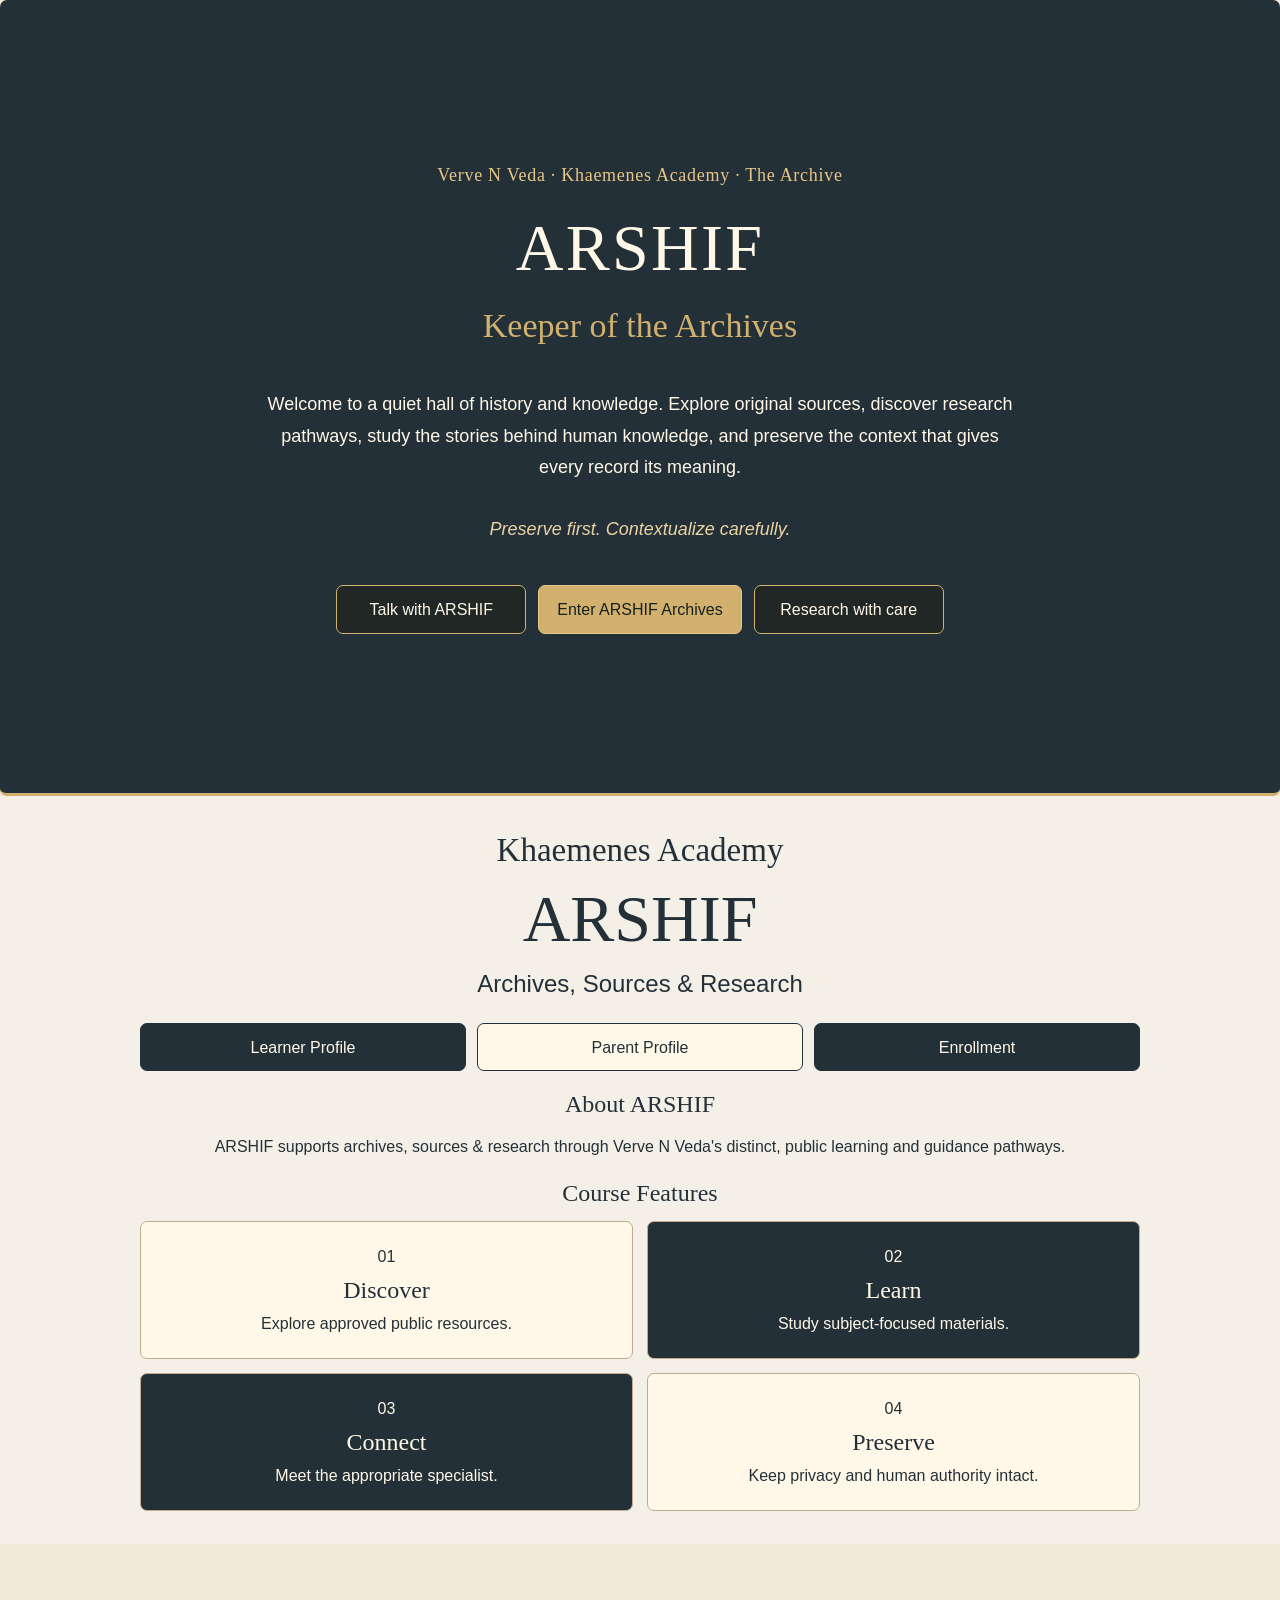
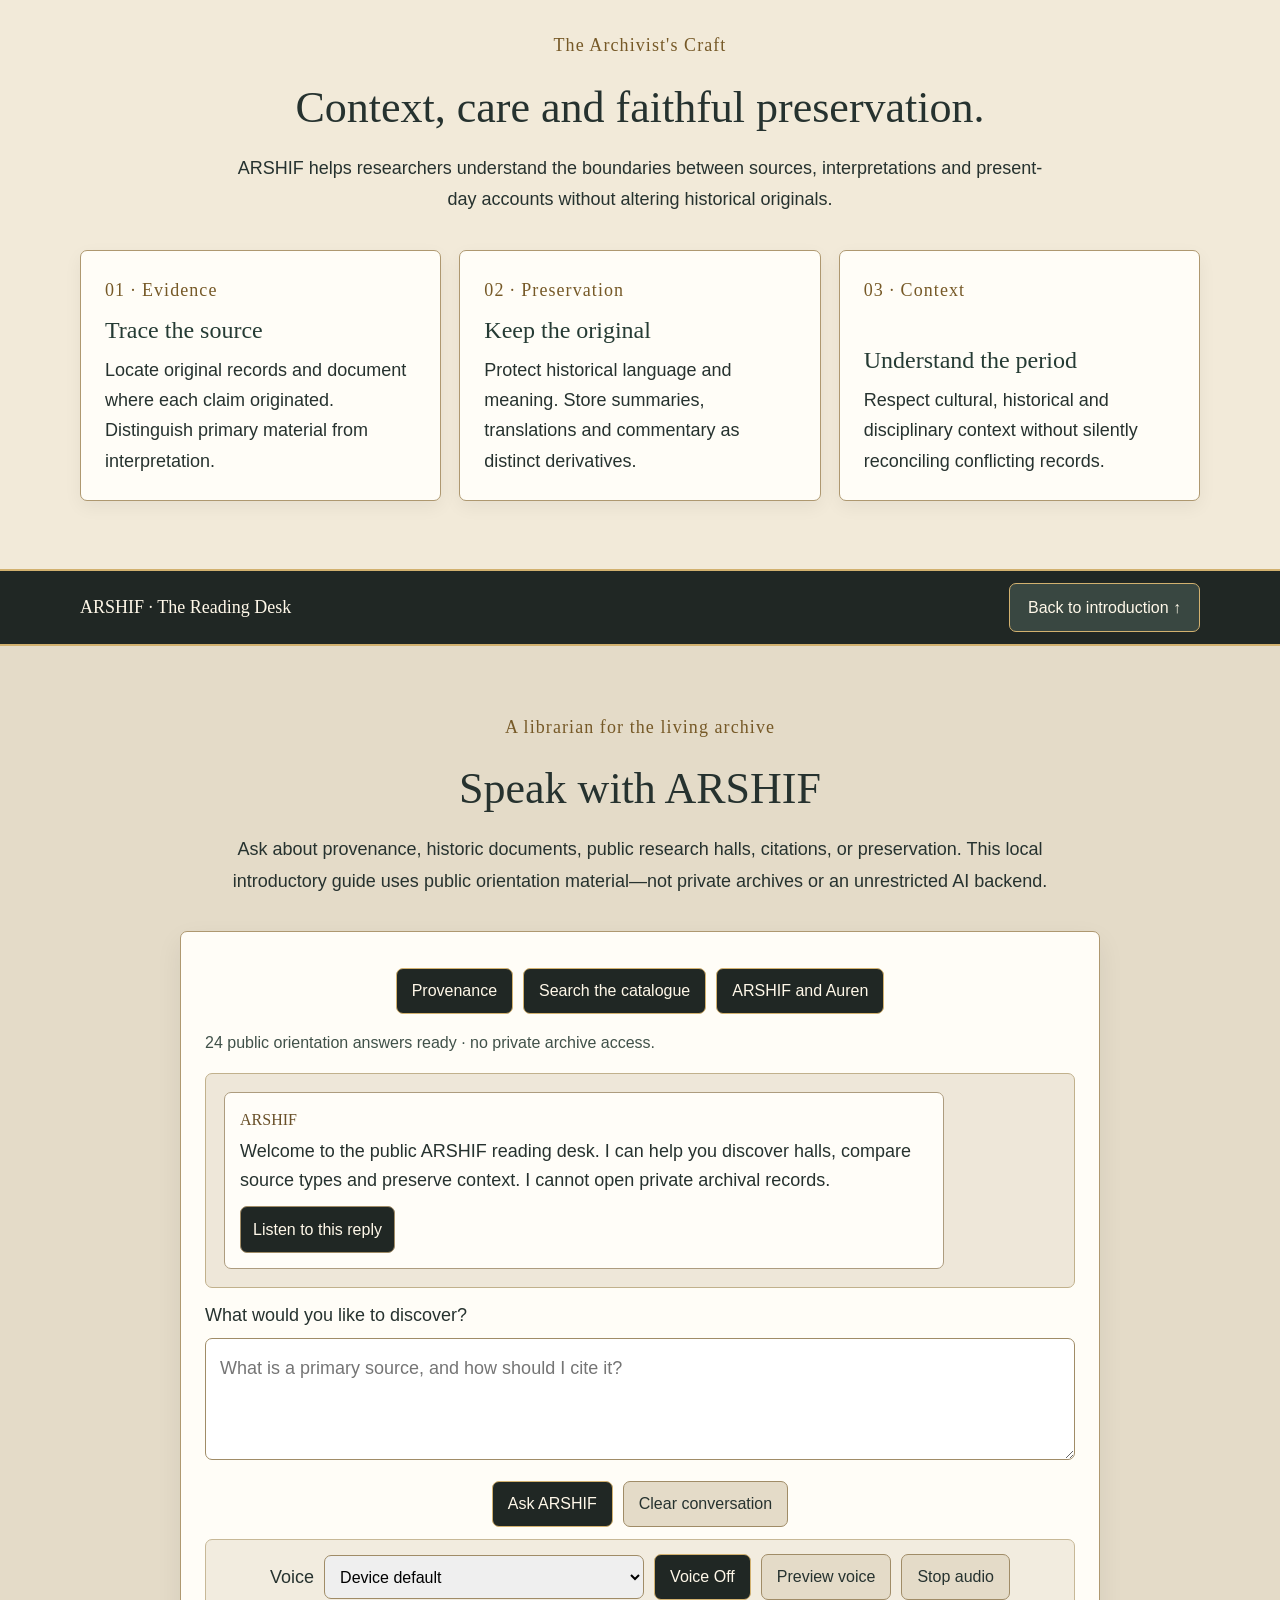
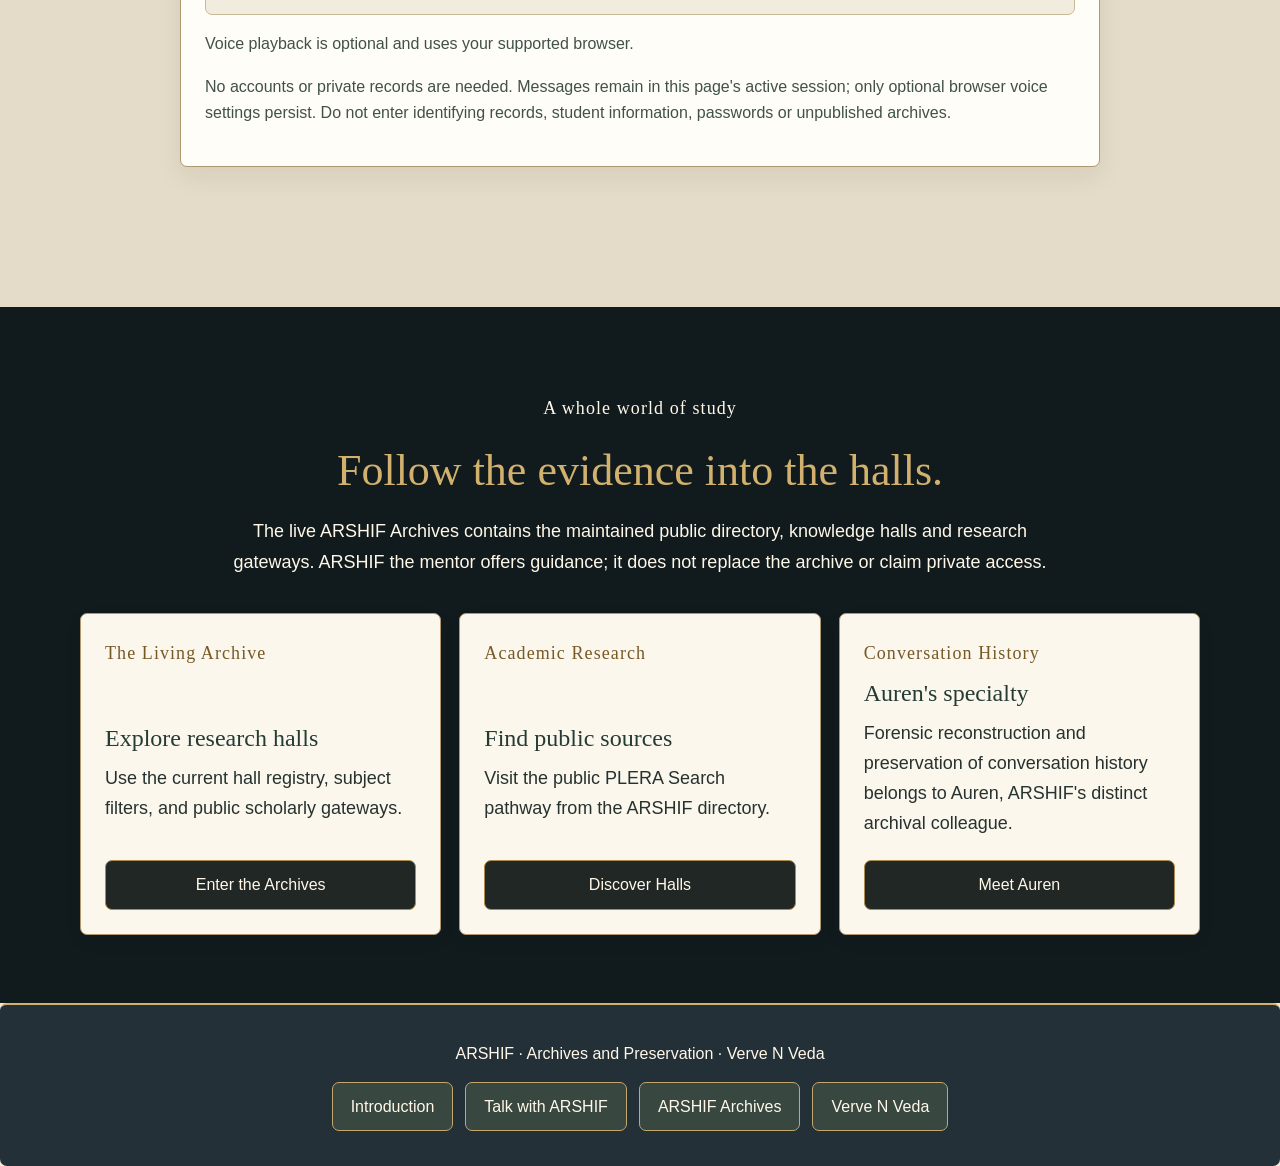
==== commit edc2ccd1: "feat(mentor): unified academy landing access and canonical tools for ARSHIF" ====
--- a/index.html
+++ b/index.html
@@ -8,11 +8,33 @@
 <meta name="referrer" content="strict-origin-when-cross-origin">
 <title>ARSHIF · Archivist Mentor · Verve N Veda</title>
 <link rel="stylesheet" href="./styles/arshif-mentor-v1.css">
-</head>
+<style id="vnv-mentor-layout-v1">
+ .vnv-mentor-hero{background:#243038!important;color:#fff8e9!important;border-radius:7px!important}
+ .vnv-mentor-hero h1{font:400 clamp(40px,7vw,66px)/1.2 Cinzel,Georgia,serif!important;color:#fff8e9!important}
+ #vnv-mentor-landing-access{background:#f4f0e7;color:#243038;padding:33px 14px;font:400 16px/1.6 Nunito,Arial,sans-serif;text-align:center}
+ #vnv-mentor-landing-access *{box-sizing:border-box}#vnv-mentor-landing-access .vmla-inner{max-width:1000px;margin:auto}
+ #vnv-mentor-landing-access .vmla-kicker{font:400 33px/1.3 Cinzel,Georgia,serif;margin:0}
+ #vnv-mentor-landing-access h2{font:400 clamp(40px,7vw,66px)/1.2 Cinzel,Georgia,serif;margin:7px 0}
+ #vnv-mentor-landing-access .vmla-sub{font-size:24px;margin:0 0 20px}
+ #vnv-mentor-landing-access nav{display:grid;grid-template-columns:repeat(3,minmax(0,1fr));gap:11px;margin:20px 0}
+ #vnv-mentor-landing-access nav a{min-height:48px;display:grid;place-items:center;padding:10px;border:1px solid #243038;border-radius:7px;background:#243038;color:#fff8e9!important;text-decoration:none;font-size:16px}
+ #vnv-mentor-landing-access nav a:nth-child(2){background:#fff8e9;color:#243038!important}
+ #vnv-mentor-landing-access h3{font:400 24px Cinzel,Georgia,serif;margin:20px 0 7px}
+ #vnv-mentor-landing-access .vmla-grid{display:grid;grid-template-columns:repeat(2,minmax(0,1fr));gap:14px;margin-top:14px}
+ #vnv-mentor-landing-access article{padding:22px 12px;border:1px solid #bfae8e;border-radius:7px;background:#fff8e9;min-width:0}
+ #vnv-mentor-landing-access article:nth-child(2),#vnv-mentor-landing-access article:nth-child(3){background:#243038;color:#fff8e9}
+ #vnv-mentor-landing-access article h4{font:400 24px Cinzel,Georgia,serif;margin:7px 0}
+ #vnv-mentor-landing-access article p{margin:0;font-size:16px}
+ body:has(#vnvHeaderAutoPopulate) header.site-header:not(#vnvHeaderAutoPopulate){display:none!important}
+ body:has(#vnvHeaderAutoPopulate) .wrap>header:not(#vnvHeaderAutoPopulate){display:none!important}
+ footer{background:#243038!important;color:#fff8e9!important;text-align:center!important;border-radius:7px!important}footer a{color:#fff8e9!important}
+ #vnv-language-switch{display:none!important}
+ @media(max-width:600px){#vnv-mentor-landing-access nav{grid-template-columns:1fr}#vnv-mentor-landing-access .vmla-grid{gap:7px}#vnv-mentor-landing-access article{padding:12px 8px}}
+ </style></head>
 <body>
 <a class="skip" href="#arshif-chat">Skip to conversation</a>
 <main>
-<section class="hero" id="arshif-introduction" aria-labelledby="arshif-title">
+<section class="hero vnv-mentor-hero" id="arshif-introduction" aria-labelledby="arshif-title">
  <div class="wrap">
   <p class="eyebrow">Verve N Veda · Khaemenes Academy · The Archive</p>
   <h1 id="arshif-title">ARSHIF</h1>
@@ -26,6 +48,7 @@
   </nav>
  </div>
 </section>
+<section id="vnv-mentor-landing-access"><div class="vmla-inner"><p class="vmla-kicker">Khaemenes Academy</p><h2>ARSHIF</h2><p class="vmla-sub">Archives, Sources & Research</p><nav aria-label="Academy access"><a href="https://vervenveda.com/Khaemenes_High.github.io/#student-portal">Learner Profile</a><a href="https://vervenveda.com/Khaemenes_High.github.io/#parent-portal">Parent Profile</a><a href="https://vervenveda.com/Khaemenes_Academy.github.io/family/enroll/">Enrollment</a></nav><h3>About ARSHIF</h3><p>ARSHIF supports archives, sources & research through Verve N Veda's distinct, public learning and guidance pathways.</p><h3>Course Features</h3><div class="vmla-grid"><article><span>01</span><h4>Discover</h4><p>Explore approved public resources.</p></article><article><span>02</span><h4>Learn</h4><p>Study subject-focused materials.</p></article><article><span>03</span><h4>Connect</h4><p>Meet the appropriate specialist.</p></article><article><span>04</span><h4>Preserve</h4><p>Keep privacy and human authority intact.</p></article></div></div></section>
 <section id="archival-method" aria-labelledby="method-title">
  <div class="wrap">
   <div class="section-title"><p class="kicker">The Archivist's Craft</p><h2 id="method-title">Context, care and faithful preservation.</h2>
@@ -89,6 +112,9 @@
 <script>window.VNV_TICKER?.autoPopulate?.({label:"ARSHIF · Knowledge Halls",max:14});</script>
 <script src="https://vervenveda.com/assets/vnv-ecosystem-toolbar.js"></script>
 <script src="creative-spark-mentor-language-v1.js"></script>
+<script src="creative-spark-language-request-v1.js"></script>
 <script>window.CreativeSparkMentorLanguage?.init("arshif");</script>
-</body>
+<script defer src="https://vervenveda.com/assets/vnv-mentor-chat-shell-v1.js" data-mentor-id="arshif" data-mentor-name="ARSHIF" data-chat-root="#arshif-chat" data-chat-input="#arshif-message" data-chat-send="#arshif-send" data-chat-clear="#arshif-clear" data-chat-log="#arshif-thread"></script>
+<script id="vnv-mentor-class-tools-v1">window.KhaemenesClassToolsConfigV1={id:"mentor-arshif",match:()=>true,toggleLabel:"Tools",ariaLabel:"Academy and translator tools",tools:[{type:"link",label:"Learner",href:"https://vervenveda.com/Khaemenes_High.github.io/#student-portal"},{type:"link",label:"Parent",href:"https://vervenveda.com/Khaemenes_High.github.io/#parent-portal"},{type:"link",label:"Enroll",href:"https://vervenveda.com/Khaemenes_Academy.github.io/family/enroll/"},{type:"action",label:"Translate",action:"translate"},{type:"link",label:"Search",href:"https://vervenveda.com/PLERASearch.github.io/"},{type:"ecosystem-list",label:"Learn",filter:{category:"education",limit:8}},{type:"ecosystem-list",label:"Research",filter:{category:"research",limit:8}},{type:"help",label:"Help"}],help:{title:"Mentor Tools",paragraphs:["Explore official Academy access and approved public resources."]},actions:{translate:({root})=>{const panel=root.querySelector("#vnvClassToolsPanel");let box=panel.querySelector("[data-translate-control]");if(!box){box=document.createElement("div");box.className="vct-pop";box.dataset.translateControl="1";box.innerHTML='<h2>Translate this page</h2><label for="vmla-lang">Language</label> <select id="vmla-lang" style="width:100%;min-height:44px;font-size:16px;border-radius:7px"></select>';panel.append(box)}const api=window.VNVLanguage;if(!api){box.textContent="Translation unavailable";box.hidden=false;return}const select=box.querySelector("select");select.replaceChildren();for(const c of api.availableLanguages()){const o=document.createElement("option");o.value=c;o.textContent=c.toUpperCase();select.append(o)}select.value=api.getLanguage();select.onchange=()=>api.setLanguage(select.value,true);box.hidden=false}}};</script>
+<script src="https://vervenveda.com/assets/vnv-language.js" defer></script><script src="https://vervenveda.com/assets/vnv-class-tools-toolbar.js" defer></script></body>
 </html>
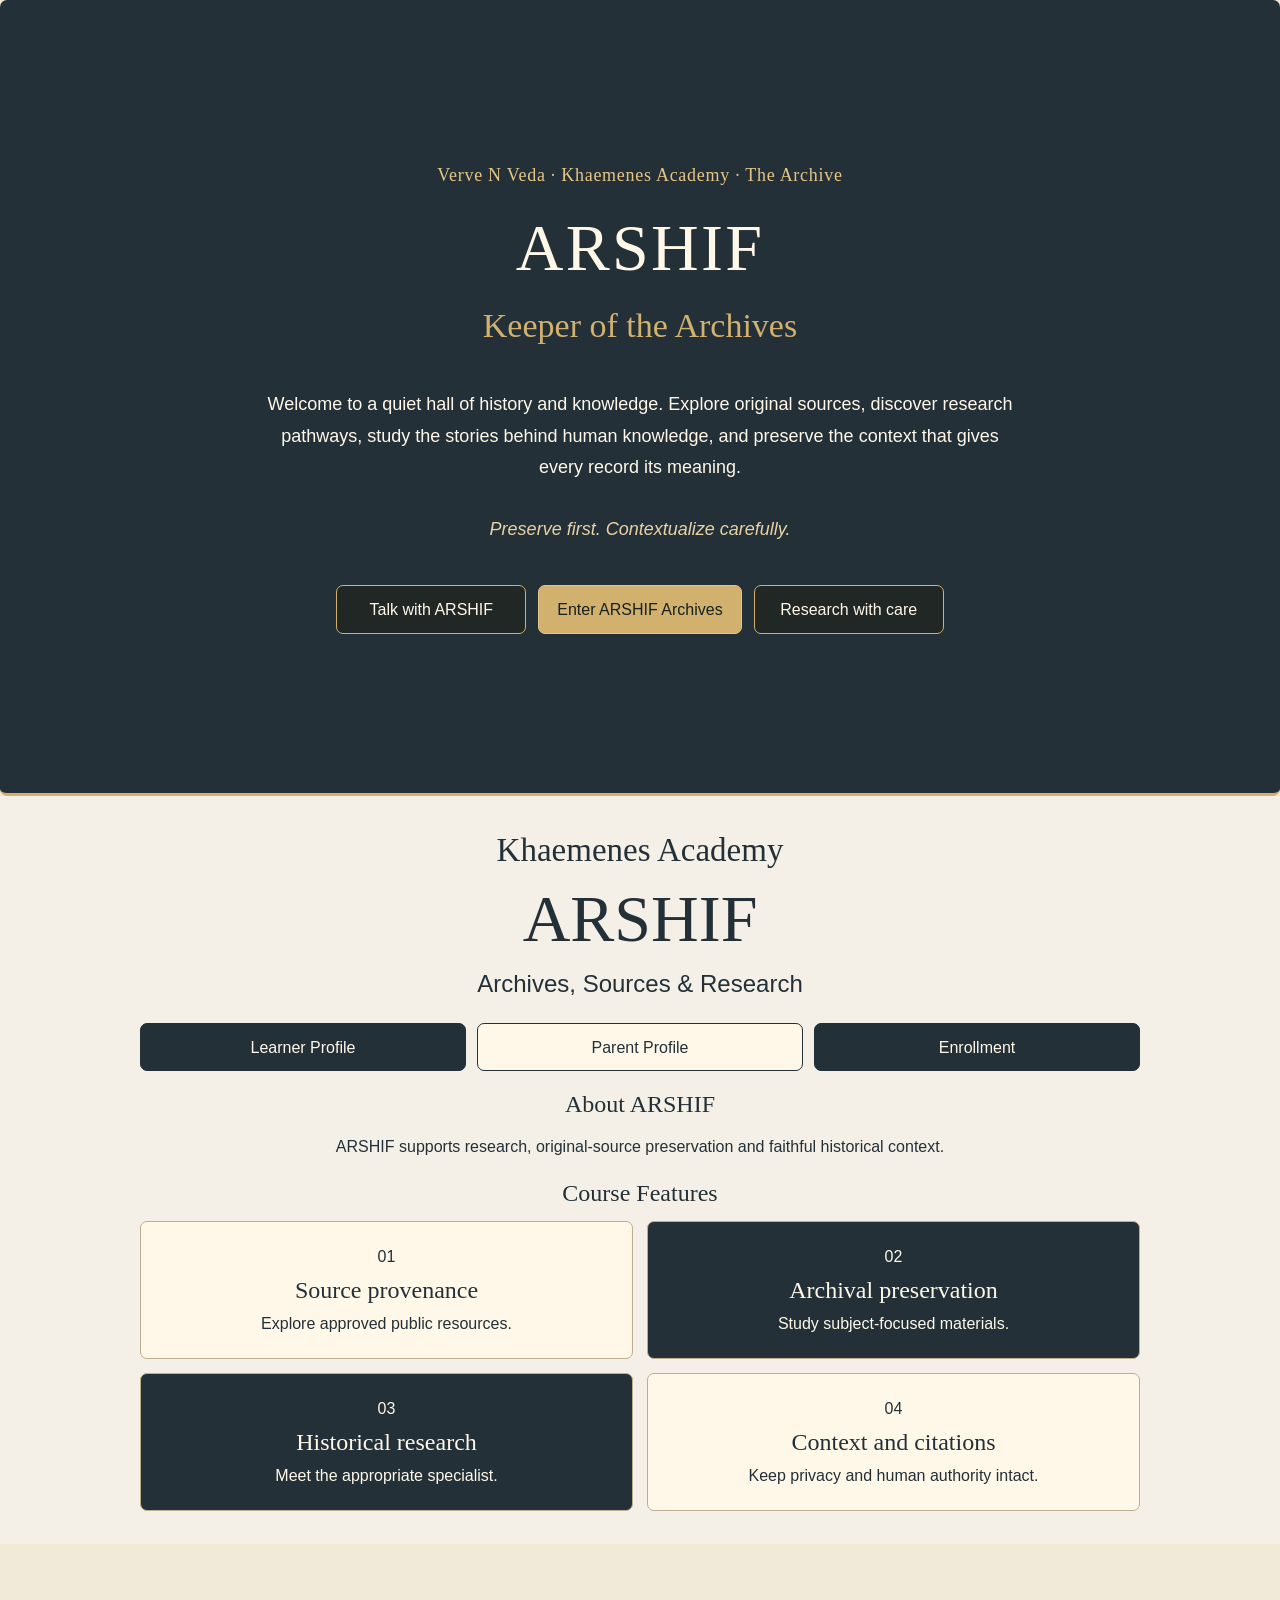
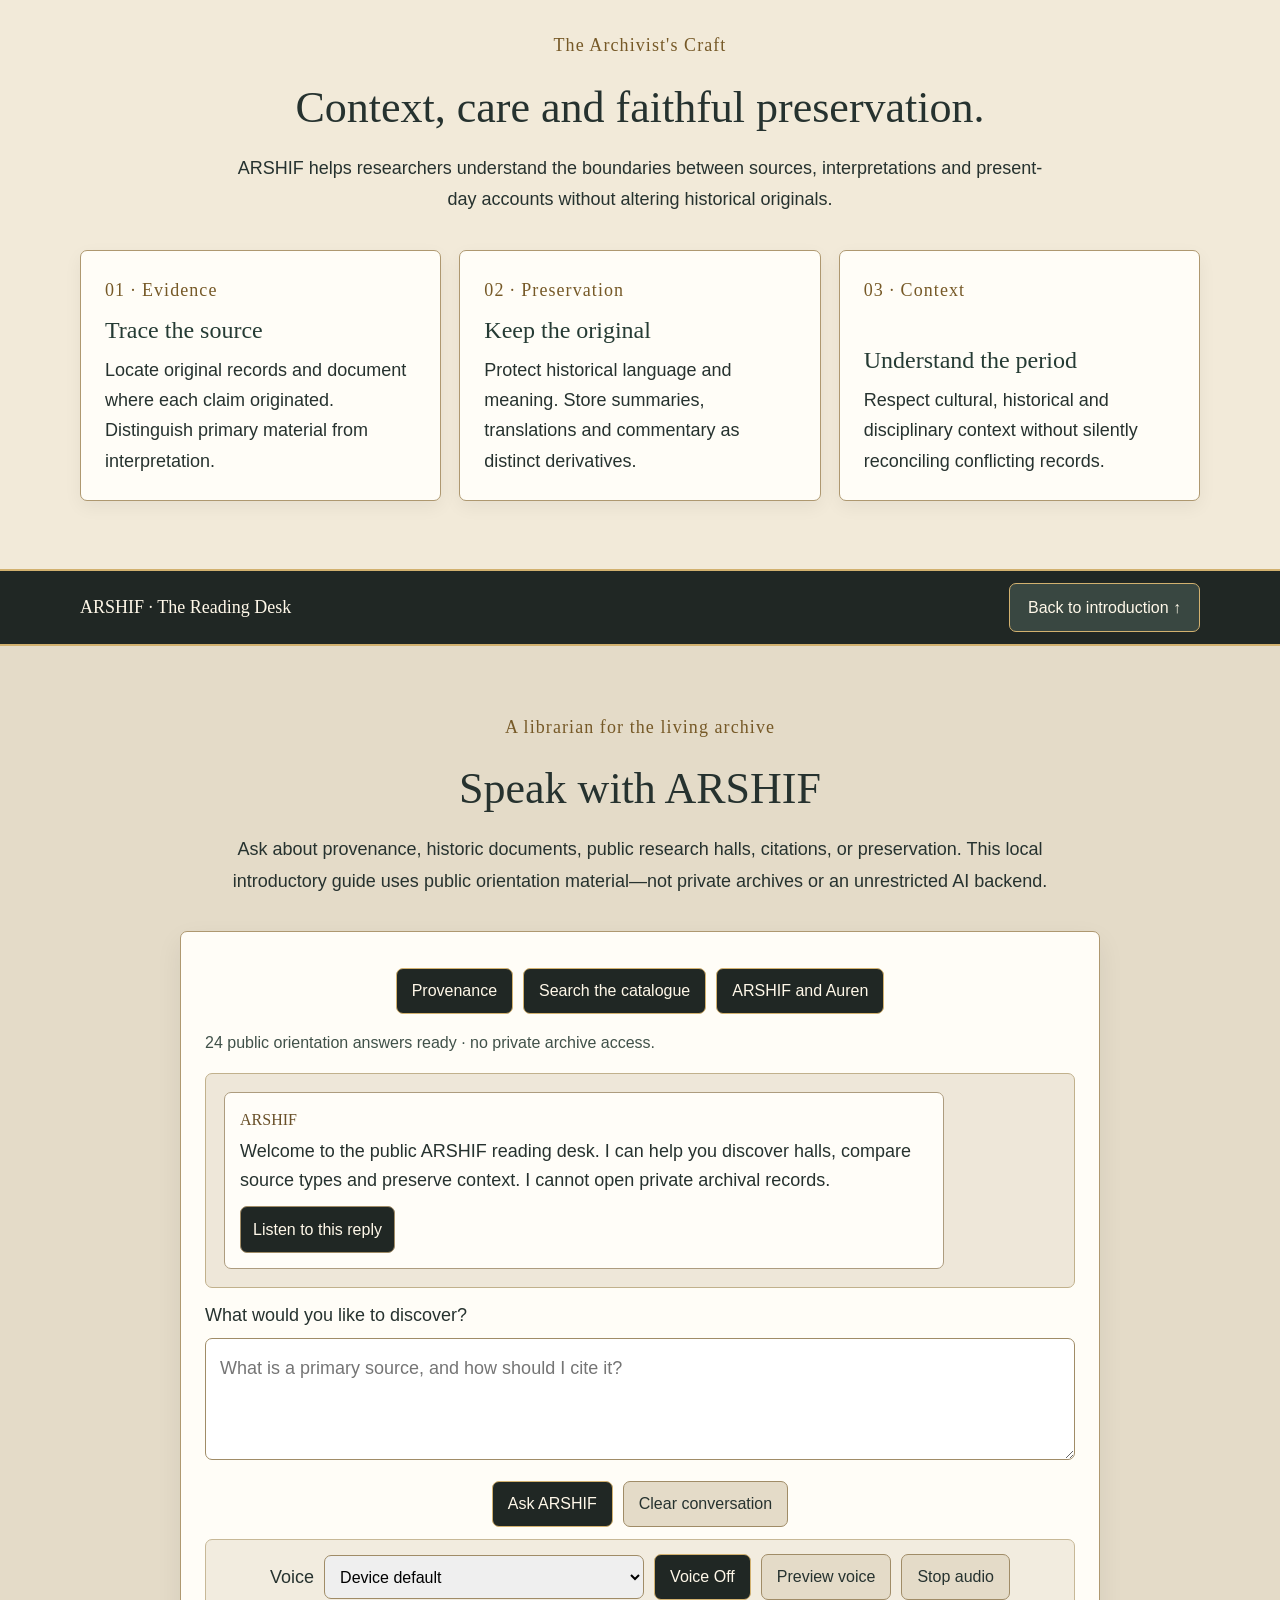
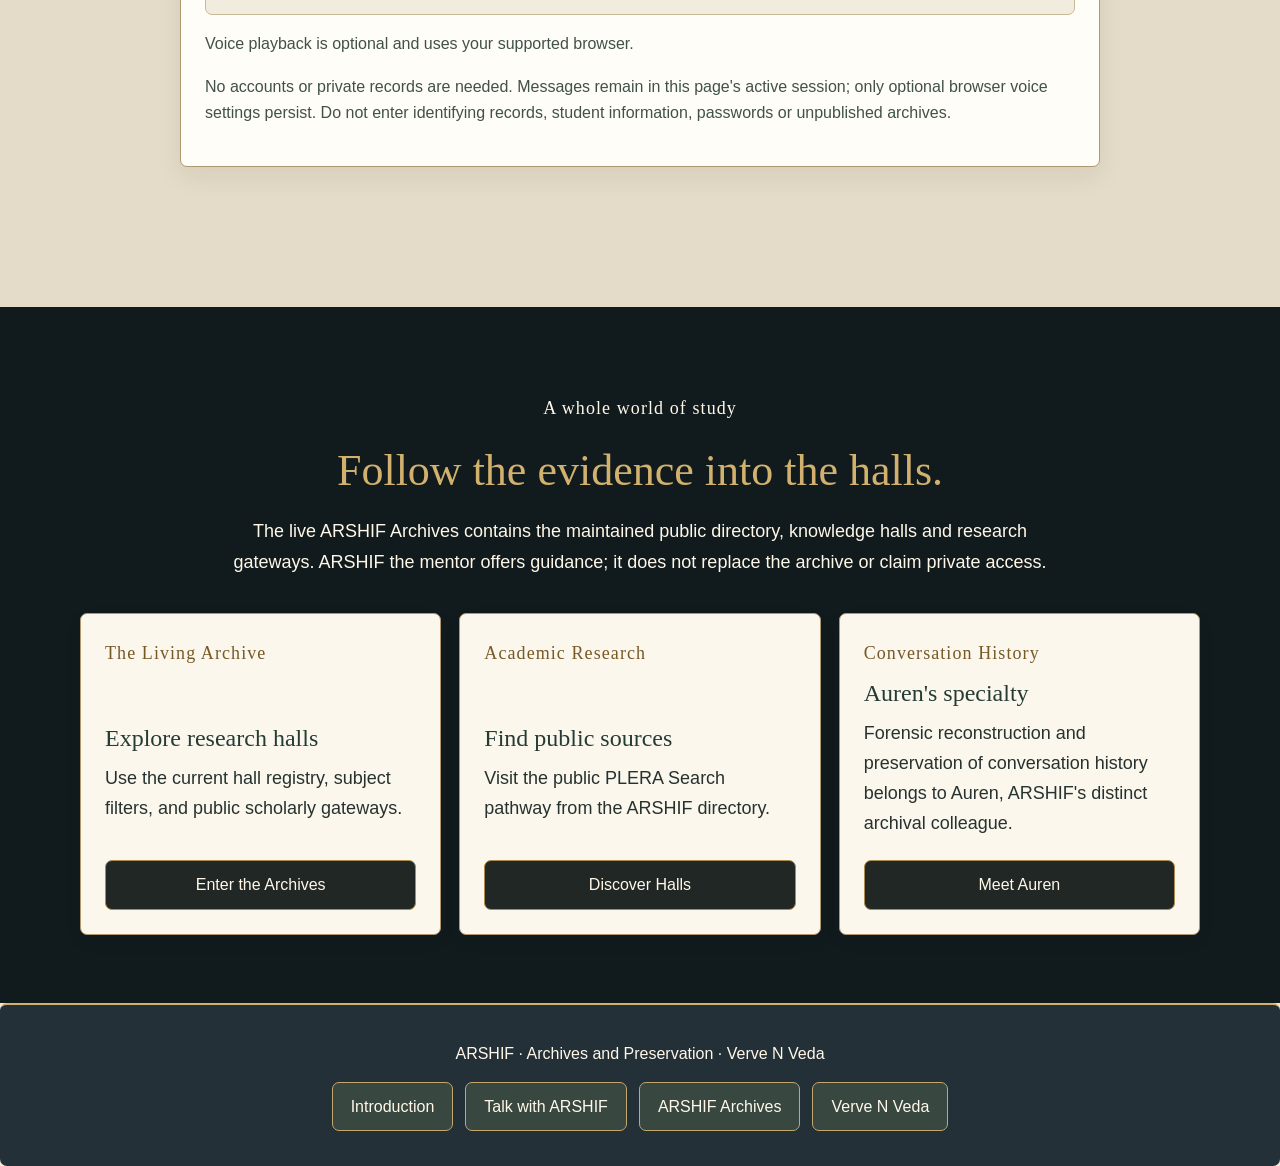
==== commit e70ca013: "refine(mentor): make four landing features subject-specific for Arshif.github.io" ====
--- a/index.html
+++ b/index.html
@@ -48,7 +48,7 @@
   </nav>
  </div>
 </section>
-<section id="vnv-mentor-landing-access"><div class="vmla-inner"><p class="vmla-kicker">Khaemenes Academy</p><h2>ARSHIF</h2><p class="vmla-sub">Archives, Sources & Research</p><nav aria-label="Academy access"><a href="https://vervenveda.com/Khaemenes_High.github.io/#student-portal">Learner Profile</a><a href="https://vervenveda.com/Khaemenes_High.github.io/#parent-portal">Parent Profile</a><a href="https://vervenveda.com/Khaemenes_Academy.github.io/family/enroll/">Enrollment</a></nav><h3>About ARSHIF</h3><p>ARSHIF supports archives, sources & research through Verve N Veda's distinct, public learning and guidance pathways.</p><h3>Course Features</h3><div class="vmla-grid"><article><span>01</span><h4>Discover</h4><p>Explore approved public resources.</p></article><article><span>02</span><h4>Learn</h4><p>Study subject-focused materials.</p></article><article><span>03</span><h4>Connect</h4><p>Meet the appropriate specialist.</p></article><article><span>04</span><h4>Preserve</h4><p>Keep privacy and human authority intact.</p></article></div></div></section>
+<section id="vnv-mentor-landing-access"><div class="vmla-inner"><p class="vmla-kicker">Khaemenes Academy</p><h2>ARSHIF</h2><p class="vmla-sub">Archives, Sources & Research</p><nav aria-label="Academy access"><a href="https://vervenveda.com/Khaemenes_High.github.io/#student-portal">Learner Profile</a><a href="https://vervenveda.com/Khaemenes_High.github.io/#parent-portal">Parent Profile</a><a href="https://vervenveda.com/Khaemenes_Academy.github.io/family/enroll/">Enrollment</a></nav><h3>About ARSHIF</h3><p>ARSHIF supports research, original-source preservation and faithful historical context.</p><h3>Course Features</h3><div class="vmla-grid"><article><span>01</span><h4>Source provenance</h4><p>Explore approved public resources.</p></article><article><span>02</span><h4>Archival preservation</h4><p>Study subject-focused materials.</p></article><article><span>03</span><h4>Historical research</h4><p>Meet the appropriate specialist.</p></article><article><span>04</span><h4>Context and citations</h4><p>Keep privacy and human authority intact.</p></article></div></div></section>
 <section id="archival-method" aria-labelledby="method-title">
  <div class="wrap">
   <div class="section-title"><p class="kicker">The Archivist's Craft</p><h2 id="method-title">Context, care and faithful preservation.</h2>
